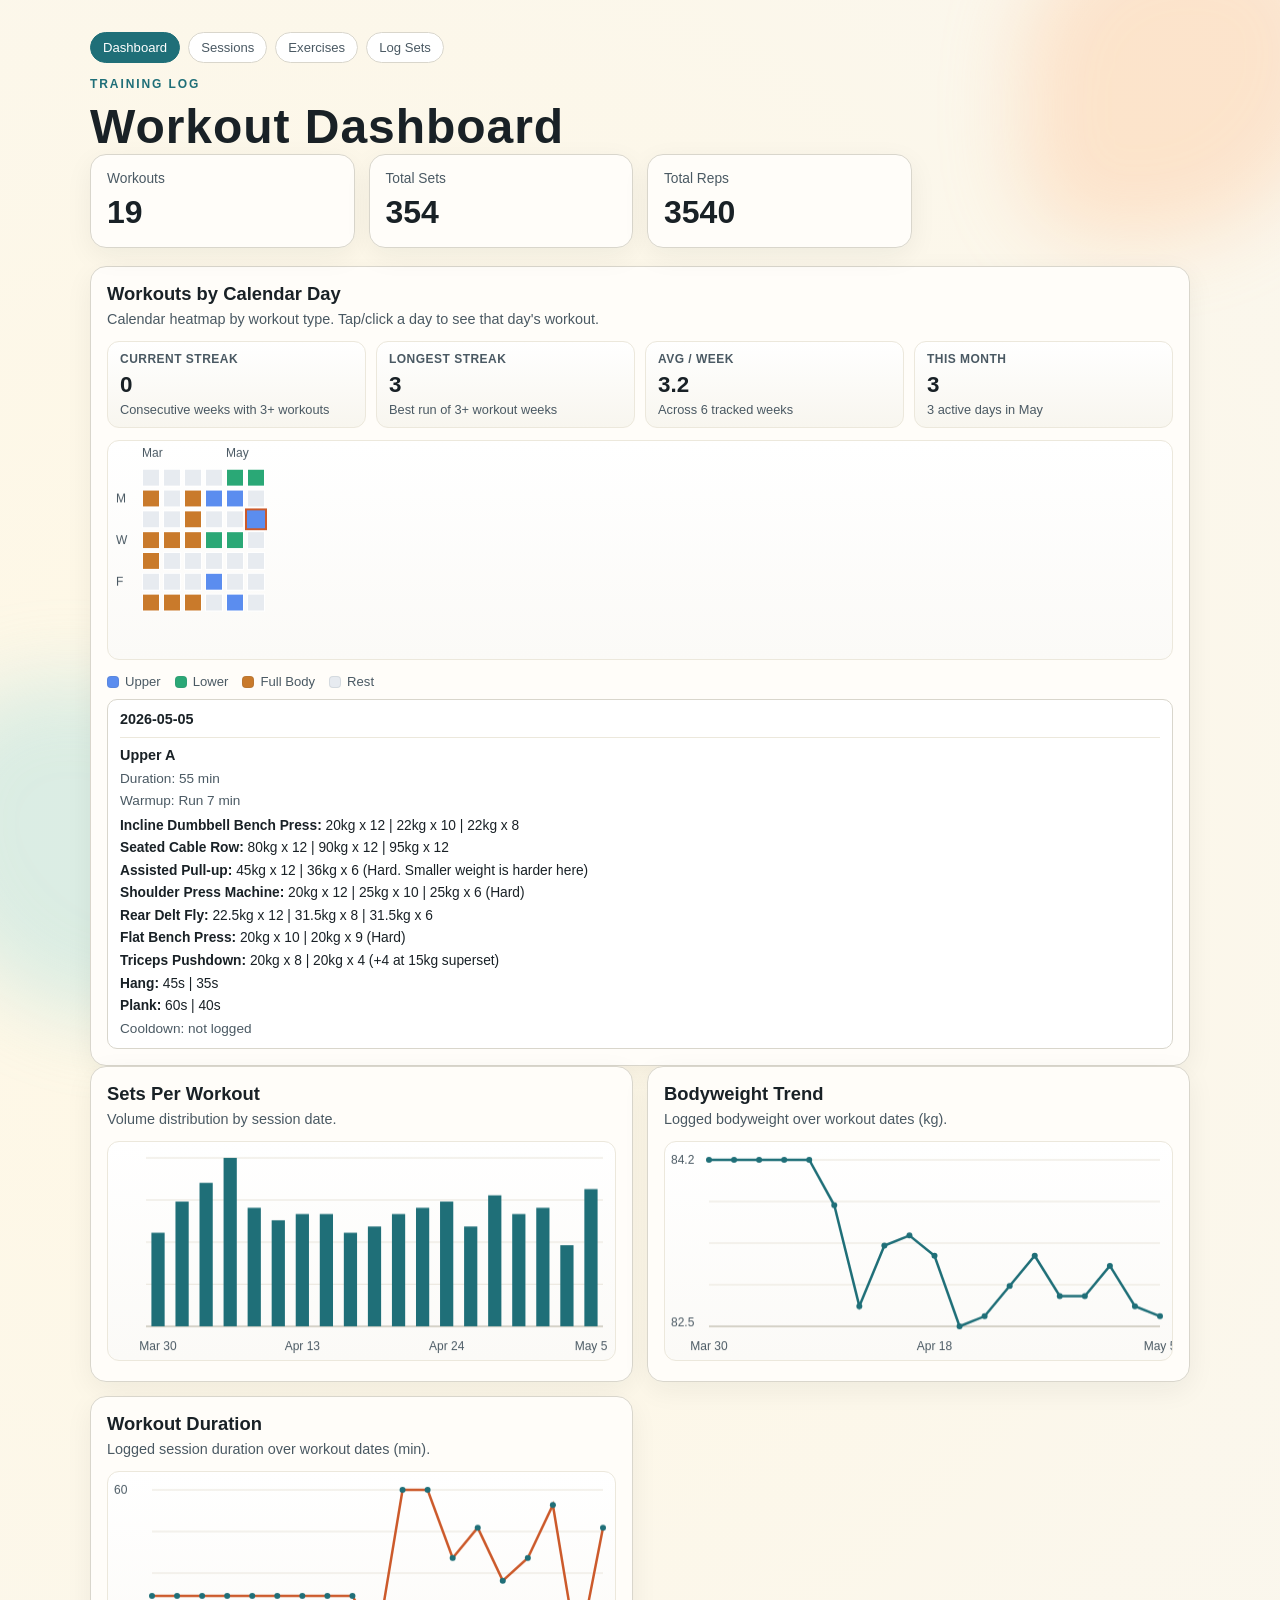
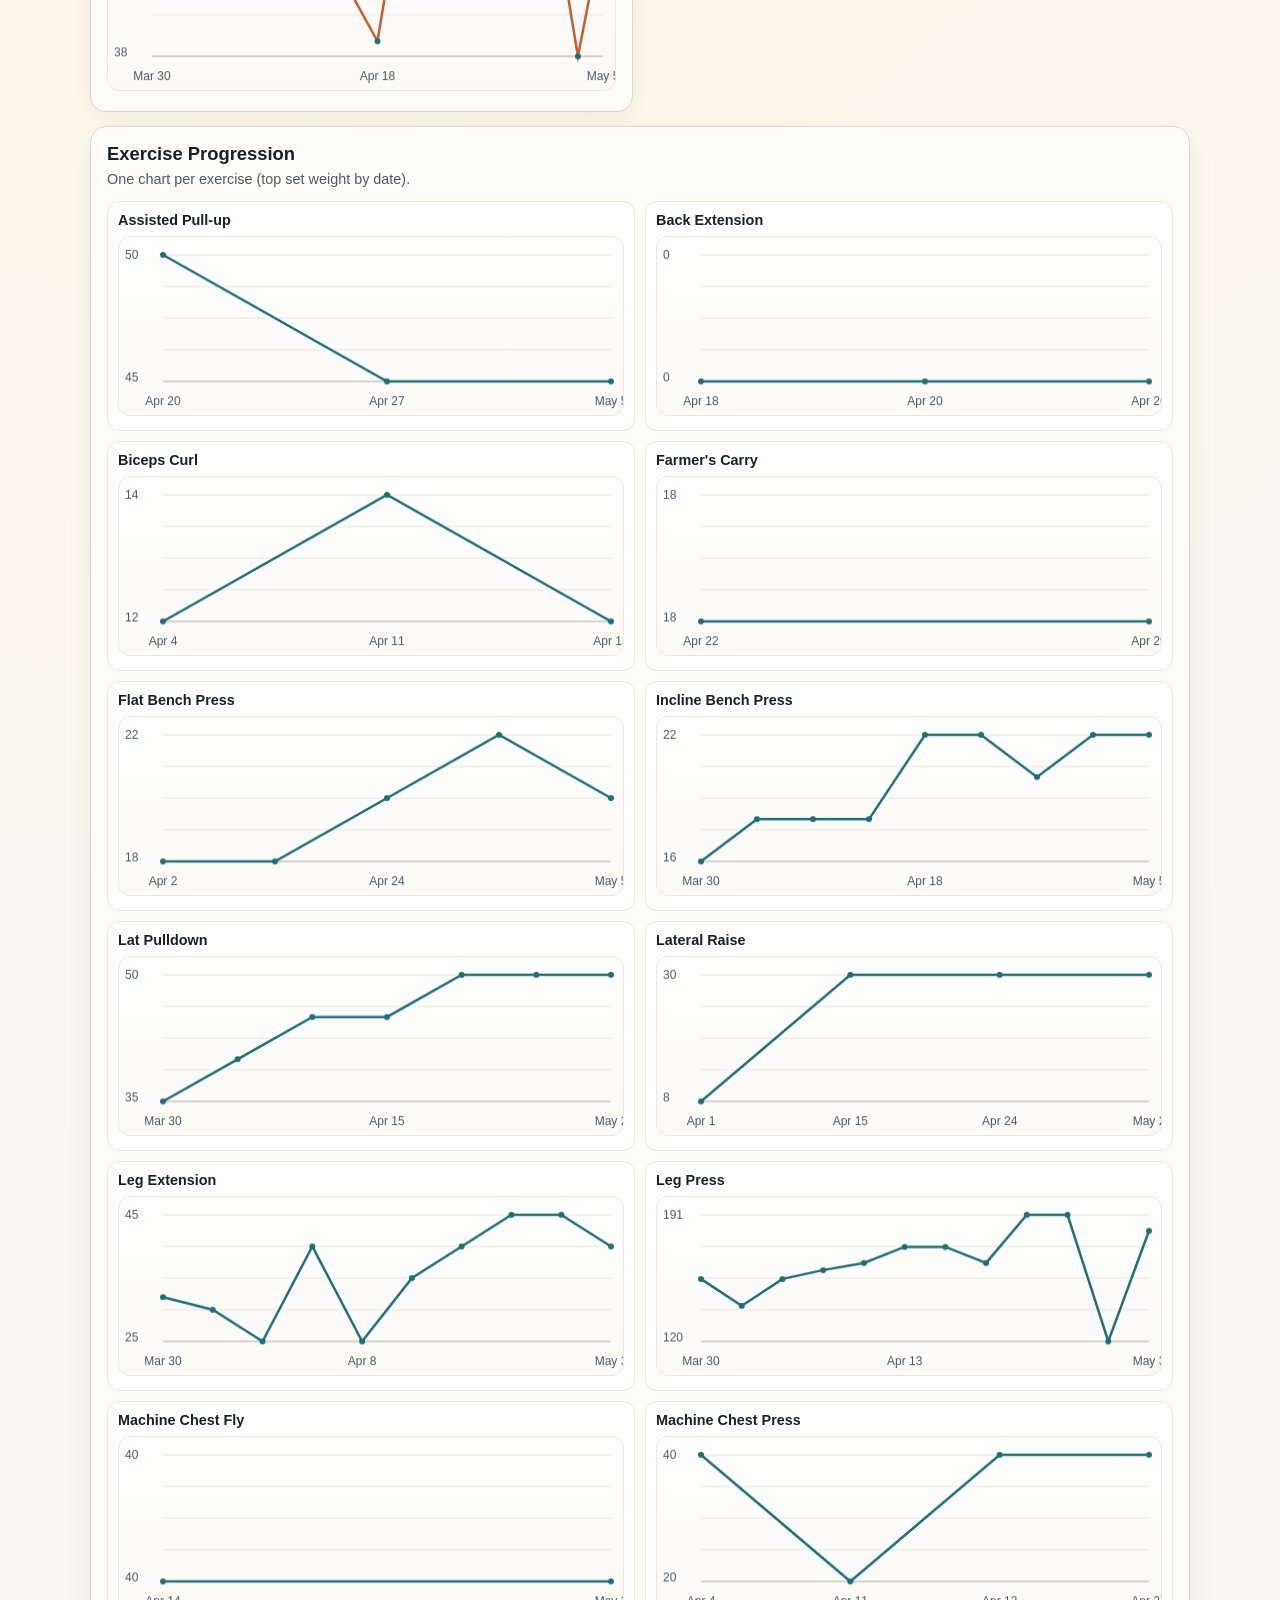
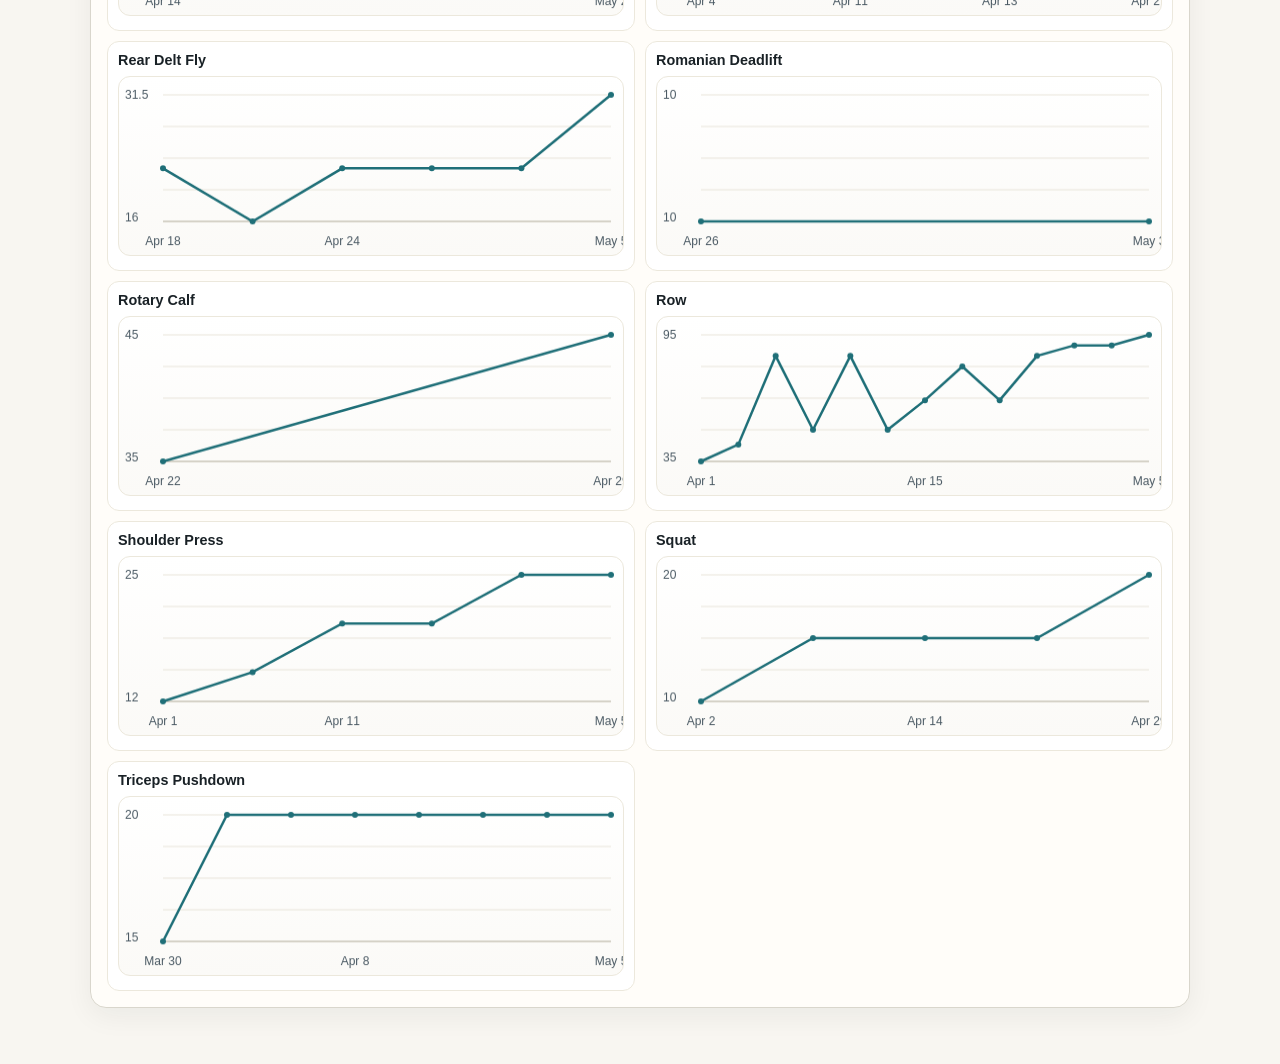
==== index.html @ fc6e1a2d "Sync flat bench rename and refresh cached assets" ====
<!doctype html>
<html lang="en">
  <head>
    <meta charset="UTF-8" />
    <meta name="viewport" content="width=device-width, initial-scale=1.0" />
    <title>Workout Dashboard</title>
    <link rel="icon" href="./favicon.svg" type="image/svg+xml" />
    <link rel="stylesheet" href="styles.css?v=20260505a" />
  </head>
  <body>
    <div class="bg-shape bg-shape-a"></div>
    <div class="bg-shape bg-shape-b"></div>

    <main class="container">
      <nav class="top-nav">
        <a class="top-nav-link is-active" href="./index.html">Dashboard</a>
        <a class="top-nav-link" href="./sessions.html">Sessions</a>
        <a class="top-nav-link" href="./exercises.html">Exercises</a>
        <a class="top-nav-link" href="./logger.html">Log Sets</a>
      </nav>
      <header class="hero">
        <p class="eyebrow">Training Log</p>
        <h1>Workout Dashboard</h1>
      </header>

      <section class="kpi-grid" aria-label="Key metrics">
        <article class="kpi-card">
          <p class="kpi-label">Workouts</p>
          <p id="kpi-workouts" class="kpi-value">-</p>
        </article>
        <article class="kpi-card">
          <p class="kpi-label">Total Sets</p>
          <p id="kpi-sets" class="kpi-value">-</p>
        </article>
        <article class="kpi-card">
          <p class="kpi-label">Total Reps</p>
          <p id="kpi-reps" class="kpi-value">-</p>
        </article>
      </section>

      <section class="panel">
        <h2>Workouts by Calendar Day</h2>
        <p class="panel-note">Calendar heatmap by workout type. Tap/click a day to see that day's workout.</p>
        <div id="activity-summary" class="activity-summary" aria-label="Training summary"></div>
        <canvas id="calendar-chart" height="220"></canvas>
        <div id="calendar-legend" class="calendar-legend" aria-label="Workout type legend"></div>
        <div id="calendar-day-detail" class="calendar-day-detail"></div>
      </section>

      <section class="panel-grid">
        <article class="panel">
          <h2>Sets Per Workout</h2>
          <p class="panel-note">Volume distribution by session date.</p>
          <canvas id="sets-chart" height="220"></canvas>
        </article>

        <article class="panel">
          <h2>Bodyweight Trend</h2>
          <p class="panel-note">Logged bodyweight over workout dates (kg).</p>
          <canvas id="bodyweight-chart" height="220"></canvas>
        </article>

        <article class="panel">
          <h2>Workout Duration</h2>
          <p class="panel-note">Logged session duration over workout dates (min).</p>
          <canvas id="duration-chart" height="220"></canvas>
        </article>

        <article class="panel panel-wide">
          <h2>Exercise Progression</h2>
          <p class="panel-note">One chart per exercise (top set weight by date).</p>
          <div id="exercise-charts" class="exercise-charts"></div>
        </article>
      </section>

    </main>

    <script src="app.js?v=20260505a"></script>
  </body>
</html>
---- styles.css ----
:root {
  --bg: #f8f6f1;
  --ink: #192126;
  --ink-soft: #4a5963;
  --card: #fffdf8;
  --line: #d9d6cc;
  --accent: #cc5a2b;
  --accent-2: #1f6f78;
  --accent-3: #e7b10a;
}

* {
  box-sizing: border-box;
}

body {
  margin: 0;
  color: var(--ink);
  background: radial-gradient(circle at 20% 20%, #fff8e5 0%, var(--bg) 55%),
    linear-gradient(180deg, #fdfbf6 0%, #f5f2ea 100%);
  font-family: "Avenir Next", "Trebuchet MS", "Gill Sans", sans-serif;
}

.bg-shape {
  position: fixed;
  z-index: -1;
  filter: blur(40px);
  opacity: 0.35;
}

.bg-shape-a {
  width: 320px;
  height: 320px;
  border-radius: 55% 45% 70% 30%;
  background: #ffc08f;
  top: -80px;
  right: -60px;
}

.bg-shape-b {
  width: 340px;
  height: 340px;
  border-radius: 42% 58% 35% 65%;
  background: #9ad9de;
  bottom: -120px;
  left: -80px;
}

.container {
  width: min(1100px, 92vw);
  margin: 32px auto 56px;
}

.top-nav {
  display: flex;
  gap: 8px;
  margin-bottom: 14px;
}

.top-nav-link {
  text-decoration: none;
  border: 1px solid var(--line);
  border-radius: 999px;
  padding: 7px 12px;
  font-size: 0.82rem;
  color: var(--ink-soft);
  background: #fff;
}

.top-nav-link.is-active {
  color: #fff;
  background: var(--accent-2);
  border-color: var(--accent-2);
}

.hero h1 {
  margin: 0;
  font-size: clamp(2rem, 4vw, 3rem);
  letter-spacing: 0.02em;
}

.eyebrow {
  margin: 0 0 8px;
  text-transform: uppercase;
  letter-spacing: 0.16em;
  color: var(--accent-2);
  font-size: 0.75rem;
  font-weight: 700;
}

.subtitle {
  margin: 8px 0 24px;
  color: var(--ink-soft);
}

.kpi-grid {
  display: grid;
  grid-template-columns: repeat(4, minmax(0, 1fr));
  gap: 14px;
  margin-bottom: 18px;
}

.kpi-card,
.panel {
  background: color-mix(in oklab, var(--card) 90%, white 10%);
  border: 1px solid var(--line);
  border-radius: 16px;
  padding: 16px;
  box-shadow: 0 8px 28px rgba(25, 33, 38, 0.06);
}

.kpi-label {
  margin: 0;
  font-size: 0.86rem;
  color: var(--ink-soft);
}

.kpi-value {
  margin: 8px 0 0;
  font-size: clamp(1.4rem, 2.6vw, 2rem);
  font-weight: 700;
}

.panel-grid {
  display: grid;
  grid-template-columns: 1fr 1fr;
  gap: 14px;
}

.panel-wide {
  grid-column: 1 / -1;
}

.panel h2 {
  margin: 0;
  font-size: 1.15rem;
}

.panel-note {
  margin: 6px 0 14px;
  color: var(--ink-soft);
  font-size: 0.9rem;
}

.panel-head {
  display: flex;
  align-items: flex-end;
  justify-content: space-between;
  gap: 12px;
}

.select-wrap {
  display: inline-flex;
  flex-direction: column;
  gap: 6px;
  font-size: 0.8rem;
  color: var(--ink-soft);
}

select {
  min-width: 220px;
  border: 1px solid var(--line);
  background: #fff;
  padding: 8px 10px;
  border-radius: 10px;
  color: var(--ink);
  font: inherit;
}

canvas {
  width: 100%;
  border-radius: 12px;
  background: linear-gradient(180deg, #ffffff 0%, #fbfaf7 100%);
  border: 1px solid #ece8dc;
}

.session-list {
  display: grid;
  grid-template-columns: repeat(2, minmax(0, 1fr));
  gap: 10px;
}

.session-item {
  border: 1px solid var(--line);
  border-radius: 10px;
  padding: 10px;
  background: #fff;
}

.session-title {
  margin: 0;
  font-weight: 700;
  font-size: 0.95rem;
}

.session-meta,
.session-notes {
  margin: 4px 0 0;
  font-size: 0.84rem;
  color: var(--ink-soft);
}

.session-workout {
  margin-top: 8px;
  padding-top: 8px;
  border-top: 1px solid #ece8dc;
}

.session-exercise {
  margin: 5px 0 0;
  font-size: 0.84rem;
  color: var(--ink);
  line-height: 1.35;
}

.calendar-day-detail {
  margin-top: 10px;
  padding: 10px 12px;
  border: 1px solid var(--line);
  border-radius: 10px;
  background: #fff;
  font-size: 0.9rem;
  color: var(--ink);
  line-height: 1.35;
}

.activity-summary {
  display: grid;
  grid-template-columns: repeat(4, minmax(0, 1fr));
  gap: 10px;
  margin: 10px 0 12px;
}

.activity-stat {
  border: 1px solid #ece8dc;
  border-radius: 12px;
  background: linear-gradient(180deg, #ffffff 0%, #f8f6ef 100%);
  padding: 10px 12px;
}

.activity-stat-label {
  margin: 0;
  font-size: 0.75rem;
  font-weight: 700;
  letter-spacing: 0.04em;
  text-transform: uppercase;
  color: var(--ink-soft);
}

.activity-stat-value {
  margin: 6px 0 0;
  font-size: 1.4rem;
  font-weight: 700;
  color: var(--ink);
}

.activity-stat-note {
  margin: 4px 0 0;
  font-size: 0.8rem;
  color: var(--ink-soft);
}

.calendar-legend {
  display: flex;
  flex-wrap: wrap;
  gap: 8px 14px;
  margin-top: 10px;
  font-size: 0.82rem;
  color: var(--ink-soft);
}

.calendar-legend-item {
  display: inline-flex;
  align-items: center;
  gap: 6px;
}

.calendar-legend-swatch {
  width: 12px;
  height: 12px;
  border-radius: 4px;
  border: 1px solid rgba(74, 89, 99, 0.12);
}

.calendar-detail-workout {
  margin-top: 8px;
  padding-top: 8px;
  border-top: 1px solid #ece8dc;
}

.calendar-detail-meta {
  margin-top: 4px;
  color: var(--ink-soft);
  font-size: 0.85rem;
}

.calendar-detail-list {
  margin-top: 6px;
}

.calendar-detail-ex {
  margin-top: 4px;
  font-size: 0.86rem;
}

@media (max-width: 820px) {
  .activity-summary {
    grid-template-columns: repeat(2, minmax(0, 1fr));
  }
}

.week-overview,
.next-plan {
  display: grid;
  gap: 8px;
}

.week-overview-item,
.next-plan-item {
  border: 1px solid #ece8dc;
  border-radius: 10px;
  background: #fff;
  padding: 8px 10px;
  font-size: 0.9rem;
}

.next-plan-toggle {
  width: 100%;
  display: flex;
  align-items: flex-start;
  gap: 10px;
  text-align: left;
  color: inherit;
  font: inherit;
  cursor: pointer;
}

.next-plan-check {
  width: 24px;
  height: 24px;
  border-radius: 999px;
  border: 1px solid var(--line);
  background: #fff;
  color: #fff;
  display: inline-flex;
  align-items: center;
  justify-content: center;
  font-weight: 700;
  flex: 0 0 24px;
}

.week-overview-head {
  display: flex;
  align-items: center;
  justify-content: space-between;
  gap: 10px;
}

.week-overview-side {
  display: flex;
  flex-direction: column;
  align-items: flex-end;
  gap: 4px;
}

.week-overview-estimate {
  font-size: 0.8rem;
  color: var(--ink-soft);
}

.next-plan-head {
  font-size: 0.88rem;
  color: var(--ink-soft);
}

.next-plan-copy {
  min-width: 0;
}

.next-plan-toggle.is-done {
  background: color-mix(in oklab, #dff4e7 72%, white 28%);
  border-color: #9cccaf;
}

.next-plan-toggle.is-done .next-plan-check {
  border-color: #1f7a43;
  background: #1f7a43;
}

.next-plan-toggle.is-done .next-plan-name,
.next-plan-toggle.is-done .next-plan-target {
  opacity: 0.8;
}

.week-overview-item.is-next-workout {
  border-color: #8db5bb;
  background: color-mix(in oklab, #e8f6f7 72%, white 28%);
}

.next-plan-action {
  flex-shrink: 0;
  border: 1px solid #8db5bb;
  border-radius: 999px;
  background: #f2fbfc;
  color: #1f6f78;
  font: inherit;
  font-size: 0.78rem;
  font-weight: 700;
  padding: 6px 10px;
  cursor: pointer;
}

.next-plan-action.is-active {
  background: #1f6f78;
  border-color: #1f6f78;
  color: #fff;
  cursor: default;
}

.next-plan-name {
  font-weight: 700;
}

.next-plan-target {
  margin-top: 2px;
  color: var(--ink-soft);
  font-size: 0.84rem;
}

.exercise-charts {
  display: grid;
  grid-template-columns: repeat(2, minmax(0, 1fr));
  gap: 10px;
}

.exercise-library {
  display: grid;
  grid-template-columns: repeat(2, minmax(0, 1fr));
  gap: 14px;
}

.exercise-library-card {
  display: grid;
  grid-template-columns: 132px minmax(0, 1fr);
  gap: 14px;
  align-items: stretch;
  border: 1px solid #ece8dc;
  border-radius: 18px;
  overflow: hidden;
  background: linear-gradient(180deg, #fffdf9 0%, #f6f3eb 100%);
  box-shadow: 0 10px 24px rgba(25, 33, 38, 0.06);
}

.exercise-library-visual {
  position: relative;
  min-height: 172px;
  padding: 14px;
  display: flex;
  align-items: flex-end;
  justify-content: center;
  background: linear-gradient(180deg, rgba(255,255,255,0.8) 0%, rgba(255,255,255,0.22) 100%);
}

.exercise-demo-link {
  position: absolute;
  inset: 0;
  display: block;
  color: inherit;
  text-decoration: none;
}

.exercise-demo-image {
  width: 100%;
  height: 100%;
  object-fit: cover;
  display: block;
}

.exercise-demo-badge {
  position: absolute;
  left: 12px;
  bottom: 12px;
  display: inline-flex;
  align-items: center;
  border-radius: 999px;
  padding: 6px 10px;
  background: rgba(25, 33, 38, 0.72);
  color: #fff;
  font-size: 0.75rem;
  font-weight: 700;
  letter-spacing: 0.04em;
  text-transform: uppercase;
}

.exercise-library-card[data-group="chest"] .exercise-library-visual {
  background: radial-gradient(circle at 30% 25%, #ffd7c4 0%, #f7b48c 45%, #e48a59 100%);
}

.exercise-library-card[data-group="back"] .exercise-library-visual {
  background: radial-gradient(circle at 30% 25%, #c5edf0 0%, #87d0d8 45%, #468f99 100%);
}

.exercise-library-card[data-group="legs"] .exercise-library-visual {
  background: radial-gradient(circle at 30% 25%, #d8f1cf 0%, #9fd38b 45%, #5f9860 100%);
}

.exercise-library-card[data-group="shoulders"] .exercise-library-visual {
  background: radial-gradient(circle at 30% 25%, #f5d8ff 0%, #c9a4ef 45%, #8a67bc 100%);
}

.exercise-library-card[data-group="arms"] .exercise-library-visual {
  background: radial-gradient(circle at 30% 25%, #ffe3b8 0%, #f0bf6f 45%, #bd8743 100%);
}

.exercise-library-card[data-group="core"] .exercise-library-visual {
  background: radial-gradient(circle at 30% 25%, #ffeab8 0%, #e7cf67 45%, #b1972d 100%);
}

.exercise-library-card[data-group="other"] .exercise-library-visual {
  background: radial-gradient(circle at 30% 25%, #e4e9ef 0%, #b7c0cc 45%, #7c8897 100%);
}

.exercise-avatar {
  width: 78px;
  height: 78px;
  border-radius: 24px;
  background: rgba(255, 255, 255, 0.88);
  border: 1px solid rgba(255, 255, 255, 0.55);
  display: flex;
  align-items: center;
  justify-content: center;
  font-size: 1.45rem;
  font-weight: 800;
  letter-spacing: 0.08em;
  color: #243039;
  backdrop-filter: blur(6px);
  box-shadow: 0 10px 20px rgba(25, 33, 38, 0.12);
}

.exercise-stripes {
  position: absolute;
  inset: 14px;
  display: flex;
  align-items: flex-start;
  justify-content: space-between;
  pointer-events: none;
}

.exercise-stripes span {
  width: 18px;
  height: 78px;
  border-radius: 999px;
  background: rgba(255, 255, 255, 0.22);
}

.exercise-stripes span:nth-child(2) {
  height: 54px;
  margin-top: 26px;
}

.exercise-stripes span:nth-child(3) {
  height: 96px;
  margin-top: 8px;
}

.exercise-library-body {
  padding: 14px 16px 14px 0;
  min-width: 0;
}

.exercise-library-head {
  display: flex;
  align-items: flex-start;
  justify-content: space-between;
  gap: 10px;
}

.exercise-library-meta {
  margin-top: 8px;
}

.exercise-library-name {
  margin: 0;
  font-size: 1rem;
  font-weight: 700;
}

.exercise-library-alias {
  margin: 6px 0 0;
  color: var(--ink-soft);
  font-size: 0.82rem;
  line-height: 1.35;
}

.exercise-category-badge {
  display: inline-flex;
  align-items: center;
  white-space: nowrap;
  border-radius: 999px;
  padding: 6px 10px;
  background: rgba(255, 255, 255, 0.88);
  border: 1px solid #ece8dc;
  color: var(--ink-soft);
  font-size: 0.76rem;
  font-weight: 700;
  letter-spacing: 0.04em;
  text-transform: uppercase;
}

.exercise-demo-source {
  color: var(--accent-2);
  font-size: 0.8rem;
  font-weight: 700;
  text-decoration: none;
}

.exercise-demo-source.is-muted {
  color: var(--ink-soft);
  font-weight: 600;
}

.exercise-library-stats {
  display: grid;
  grid-template-columns: repeat(3, minmax(0, 1fr));
  gap: 8px;
  margin-top: 12px;
}

.exercise-stat {
  border: 1px solid #ece8dc;
  border-radius: 12px;
  padding: 10px;
  background: rgba(255, 255, 255, 0.72);
}

.exercise-stat-label {
  display: block;
  margin-bottom: 6px;
  color: var(--ink-soft);
  font-size: 0.74rem;
  text-transform: uppercase;
  letter-spacing: 0.04em;
}

.exercise-library-notes {
  display: flex;
  flex-wrap: wrap;
  gap: 8px;
  margin-top: 12px;
}

.exercise-library-notes span {
  display: inline-flex;
  align-items: center;
  border-radius: 999px;
  padding: 6px 10px;
  background: #fff;
  border: 1px solid #ece8dc;
  color: var(--ink-soft);
  font-size: 0.8rem;
}

.exercise-library-empty {
  border: 1px dashed var(--line);
  border-radius: 14px;
  padding: 18px;
  background: rgba(255, 255, 255, 0.6);
  color: var(--ink-soft);
}

.exercise-card {
  border: 1px solid #ece8dc;
  border-radius: 12px;
  background: #fff;
  padding: 10px;
}

.exercise-card-title {
  margin: 0 0 8px;
  font-size: 0.9rem;
  font-weight: 700;
}

.exercise-card canvas {
  height: 180px;
}

.live-session-grid {
  display: grid;
  grid-template-columns: repeat(3, minmax(0, 220px));
  gap: 10px;
  margin-bottom: 12px;
}

.live-grid {
  display: grid;
  grid-template-columns: repeat(4, minmax(0, 1fr));
  gap: 10px;
  align-items: end;
}

.live-field {
  display: grid;
  gap: 5px;
  font-size: 0.82rem;
  color: var(--ink-soft);
}

[hidden] {
  display: none !important;
}

.live-field input,
.live-field select {
  border: 1px solid var(--line);
  background: #fff;
  border-radius: 10px;
  padding: 10px 12px;
  font: inherit;
  color: var(--ink);
}

.live-actions {
  display: flex;
  flex-wrap: wrap;
  gap: 8px;
}

.live-actions-top {
  margin-bottom: 10px;
}

.live-btn {
  border: 0;
  border-radius: 10px;
  background: var(--accent-2);
  color: #fff;
  padding: 10px 12px;
  font: inherit;
  font-weight: 700;
}

.live-advanced {
  margin-top: 8px;
  border: 1px solid #ece8dc;
  border-radius: 10px;
  background: #fff;
  padding: 8px 10px;
}

.live-advanced > summary {
  cursor: pointer;
  font-size: 0.84rem;
  font-weight: 700;
  color: var(--ink);
}

.live-advanced-actions {
  margin-top: 8px;
  display: flex;
  flex-wrap: wrap;
  gap: 8px;
}

.live-btn-start {
  background: #1f7a43;
}

.live-btn-end {
  background: #b03a2e;
}

.live-btn-muted {
  background: #8a948d;
}

.live-btn-accent {
  background: var(--accent);
}

.live-btn-dark {
  background: #1e2a32;
}

.live-btn-plus {
  min-width: 56px;
  min-height: 56px;
  padding: 0;
  font-size: 2rem;
  line-height: 1;
  background: var(--accent);
}

.live-btn-minus {
  min-width: 56px;
  min-height: 56px;
  padding: 0;
  font-size: 2rem;
  line-height: 1;
  background: #8a948d;
}

.live-status {
  margin-top: 10px;
  font-size: 0.84rem;
  color: var(--ink-soft);
}

.live-estimate {
  margin-top: 4px;
  font-size: 0.84rem;
  color: var(--ink);
}

.live-feedback {
  margin-top: 4px;
  font-size: 0.82rem;
  color: var(--accent-2);
  min-height: 1.1em;
}

.rest-timer {
  margin-top: 8px;
  border: 1px solid #ece8dc;
  border-radius: 10px;
  background: #fff;
  padding: 8px 10px;
}

.rest-timer-head {
  font-weight: 700;
  color: var(--ink);
  font-size: 0.84rem;
}

.rest-timer-row {
  margin-top: 6px;
  display: flex;
  flex-wrap: wrap;
  gap: 6px;
}

.rest-btn {
  border: 0;
  border-radius: 8px;
  background: #355c7d;
  color: #fff;
  padding: 6px 10px;
  font-size: 0.8rem;
  font-weight: 700;
}

.rest-btn-stop {
  background: #7a3b3b;
}

.rest-display {
  margin-top: 8px;
  font: 700 1rem/1.2 "Menlo", "Consolas", monospace;
  color: var(--ink);
}

.live-ex-history {
  margin-top: 8px;
  padding: 8px 10px;
  border: 1px solid #ece8dc;
  border-radius: 10px;
  background: #fff;
  font-size: 0.84rem;
  color: var(--ink-soft);
  line-height: 1.35;
}

.live-ex-history-title {
  margin: 0 0 4px;
  color: var(--ink);
  font-weight: 700;
}

.live-ex-history-row {
  margin: 3px 0 0;
}

.live-list {
  margin-top: 10px;
  display: grid;
  gap: 8px;
}

.live-item {
  border: 1px solid #ece8dc;
  border-radius: 10px;
  background: #fff;
  padding: 8px 10px;
  font-size: 0.9rem;
}

.live-item-name {
  font-weight: 700;
}

.live-item-sets {
  margin-top: 4px;
  font-size: 0.84rem;
  color: var(--ink-soft);
}

.live-yaml-output {
  width: 100%;
  min-height: 180px;
  border: 1px solid var(--line);
  border-radius: 10px;
  background: #fff;
  color: var(--ink);
  font: 12px/1.4 "Menlo", "Consolas", monospace;
  padding: 10px 12px;
  resize: vertical;
}

@media (max-width: 900px) {
  .kpi-grid {
    grid-template-columns: repeat(2, minmax(0, 1fr));
  }

  .panel-grid {
    grid-template-columns: 1fr;
  }

  .exercise-charts {
    grid-template-columns: 1fr;
  }

  .exercise-library {
    grid-template-columns: 1fr;
  }

  .live-grid {
    grid-template-columns: 1fr;
  }

  .live-session-grid {
    grid-template-columns: 1fr;
  }

  .next-plan-head {
    align-items: flex-start;
    flex-direction: column;
  }

  .live-actions {
    grid-column: 1 / -1;
  }

  .live-actions .live-btn,
  .live-advanced-actions .live-btn {
    width: 100%;
  }

  .session-list {
    grid-template-columns: 1fr;
  }

  select {
    min-width: 180px;
  }
}

@media (max-width: 720px) {
  .exercise-library-card {
    grid-template-columns: 1fr;
  }

  .exercise-library-body {
    padding: 0 14px 14px;
  }

  .exercise-library-visual {
    min-height: 116px;
    align-items: center;
  }

  .exercise-library-stats {
    grid-template-columns: 1fr;
  }
}
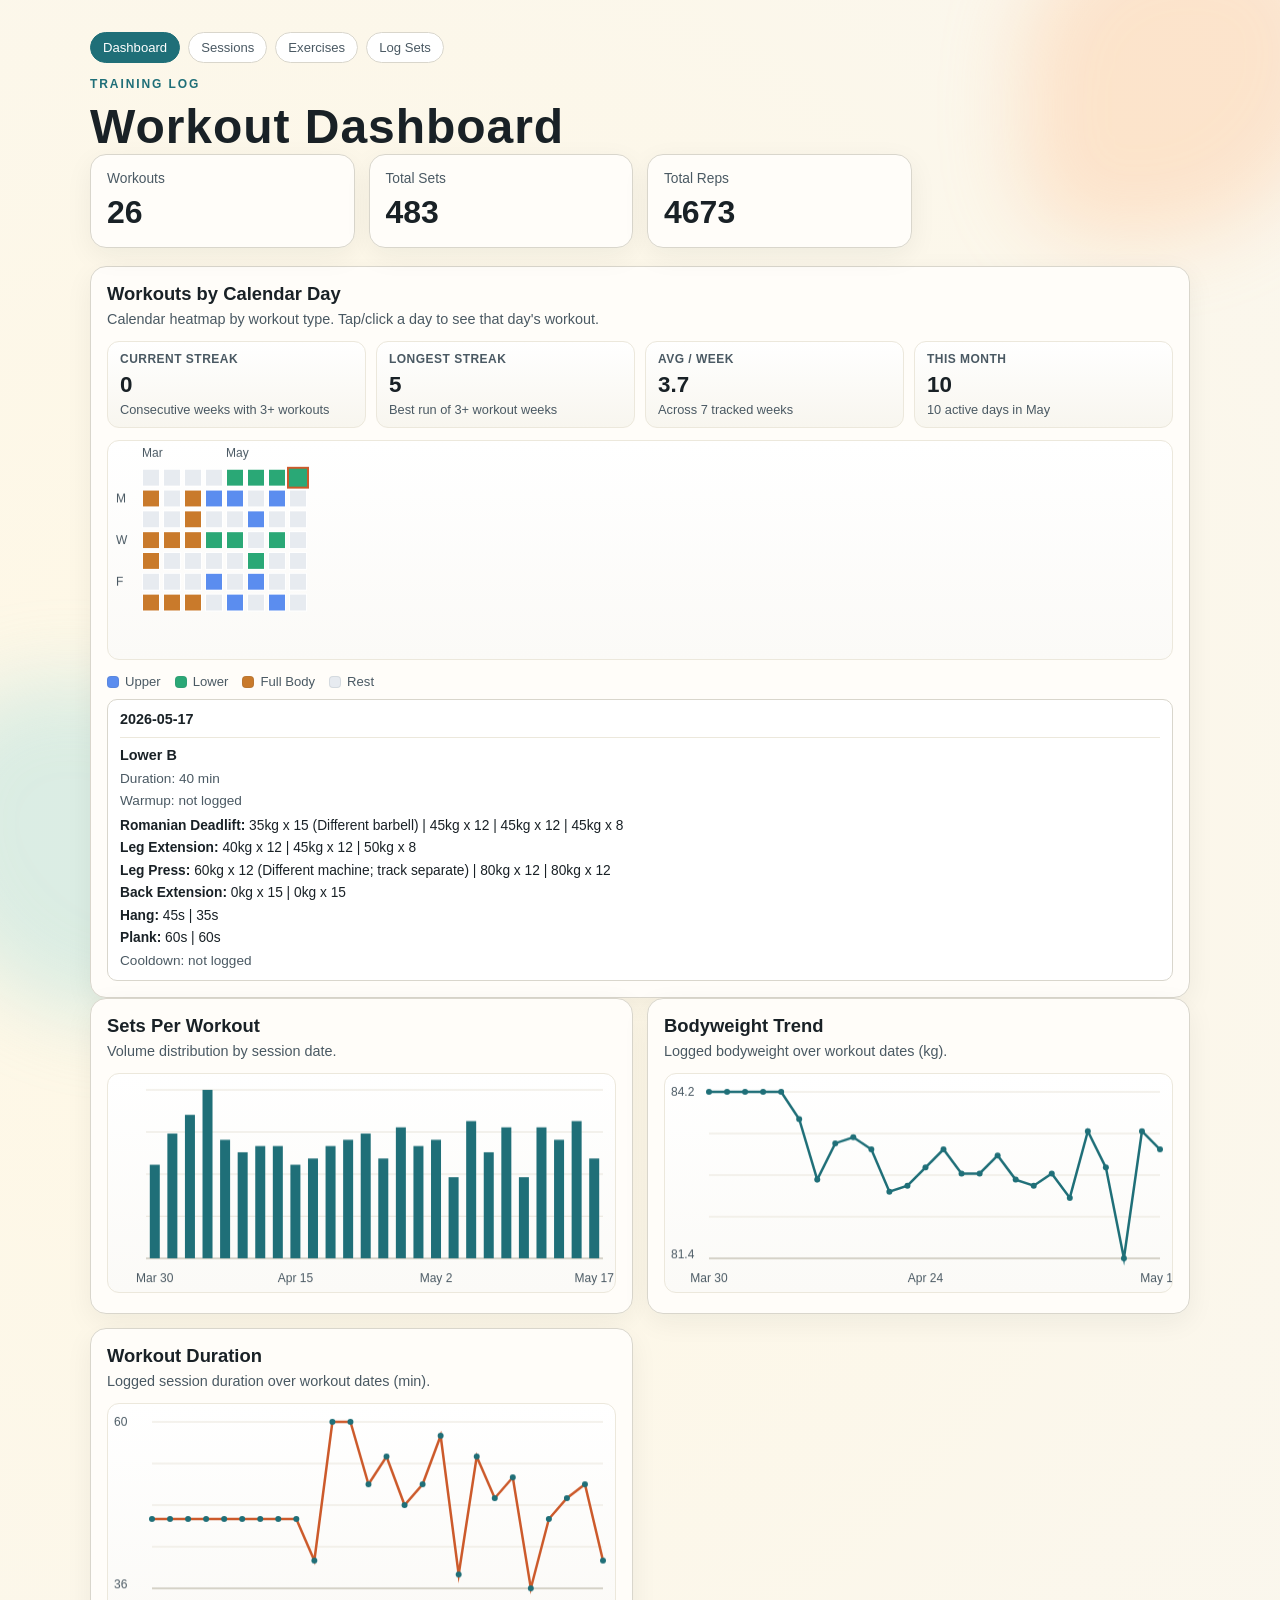
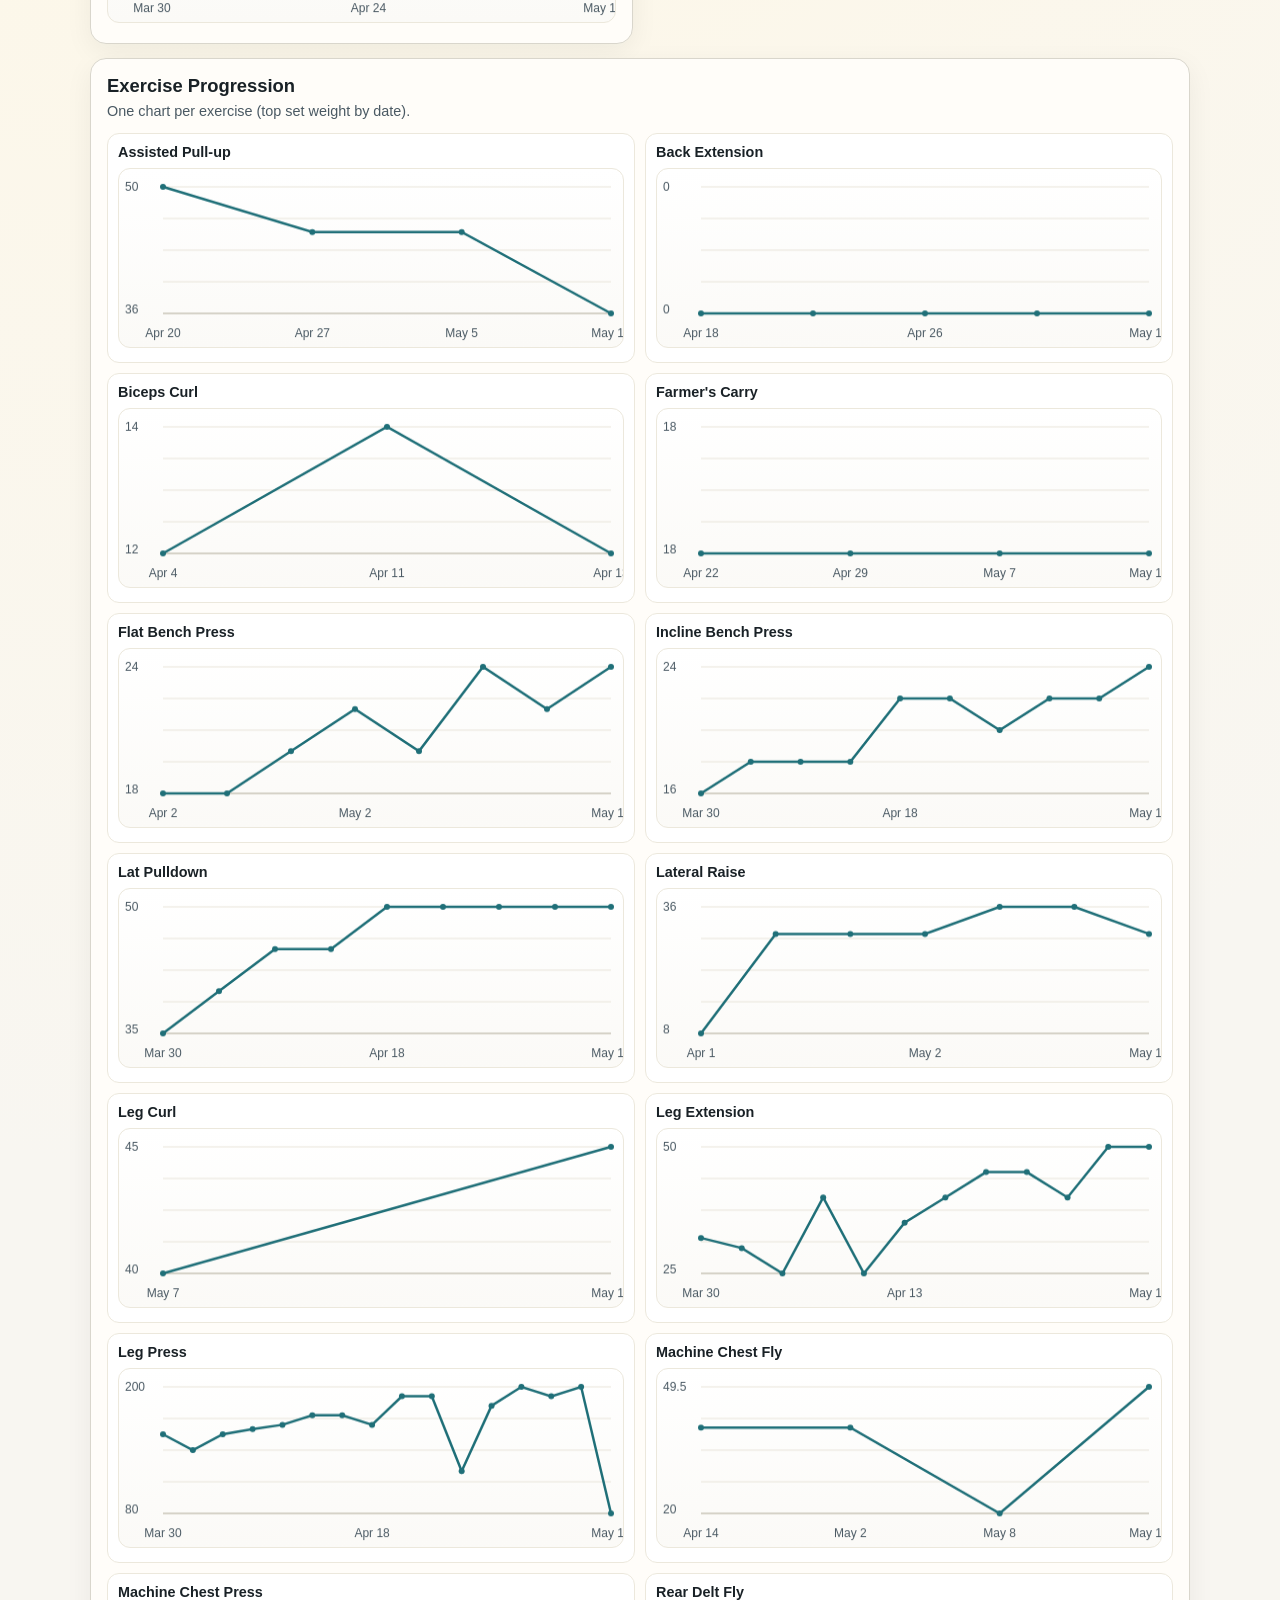
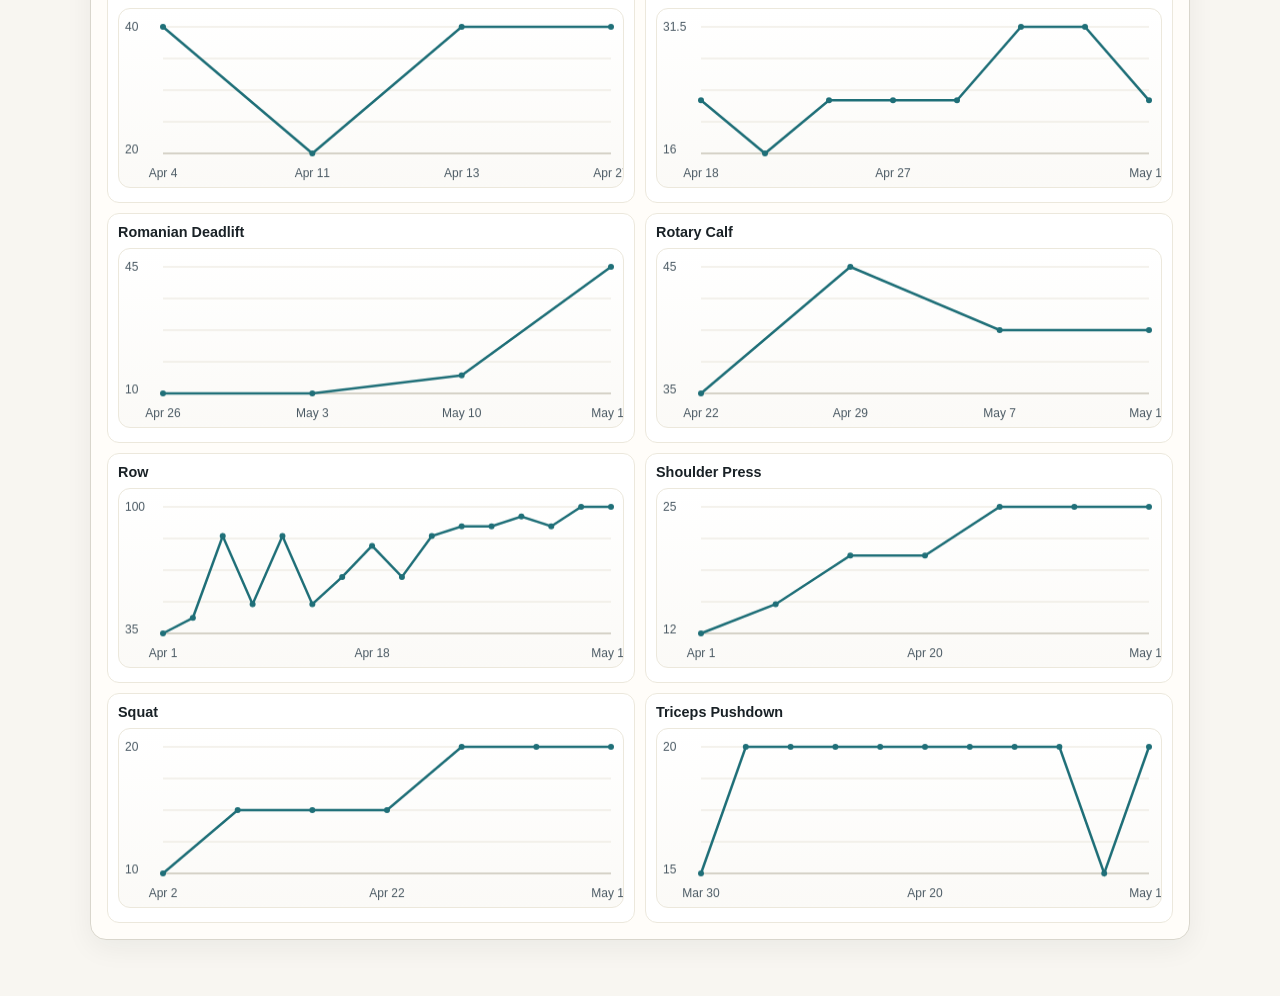
==== commit 9ad13891: "Show weekly plan version in logger" ====
--- a/index.html
+++ b/index.html
@@ -75,6 +75,6 @@
 
     </main>
 
-    <script src="app.js?v=20260505a"></script>
+    <script src="app.js?v=20260517a"></script>
   </body>
 </html>
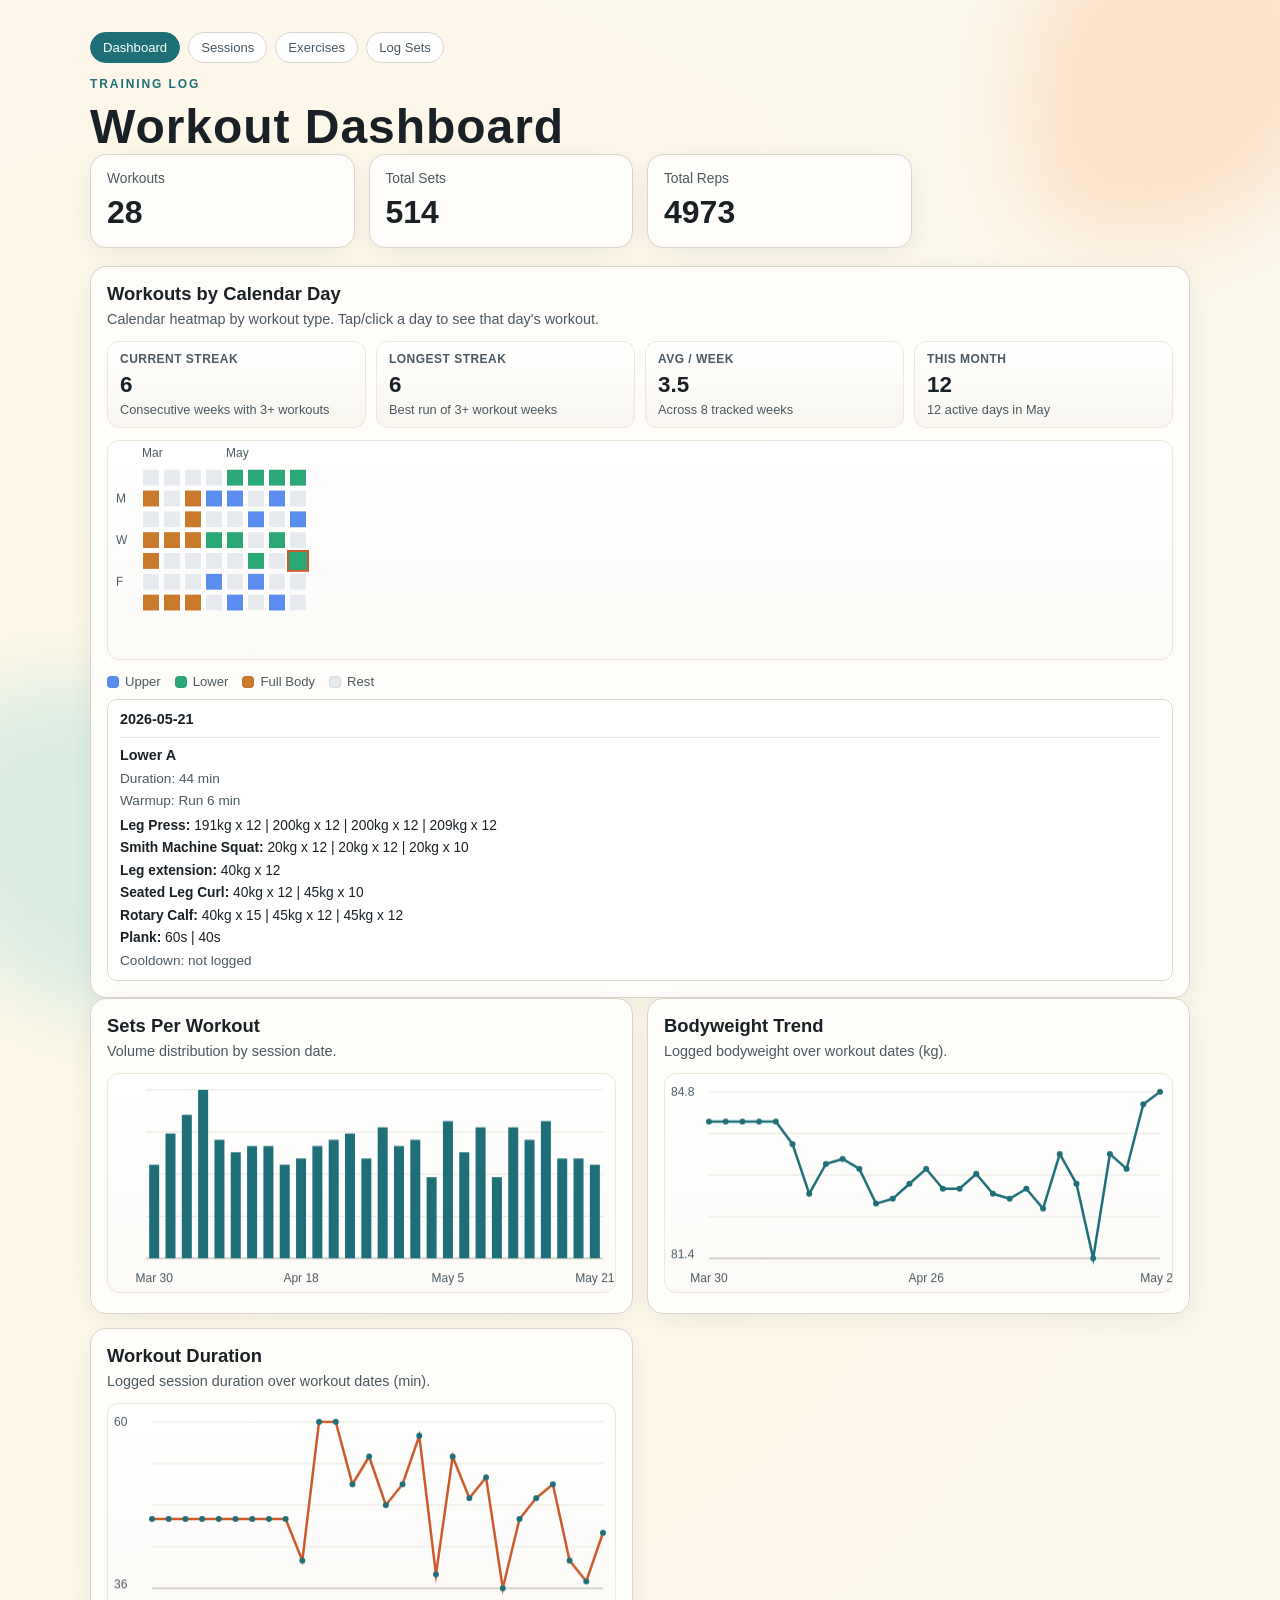
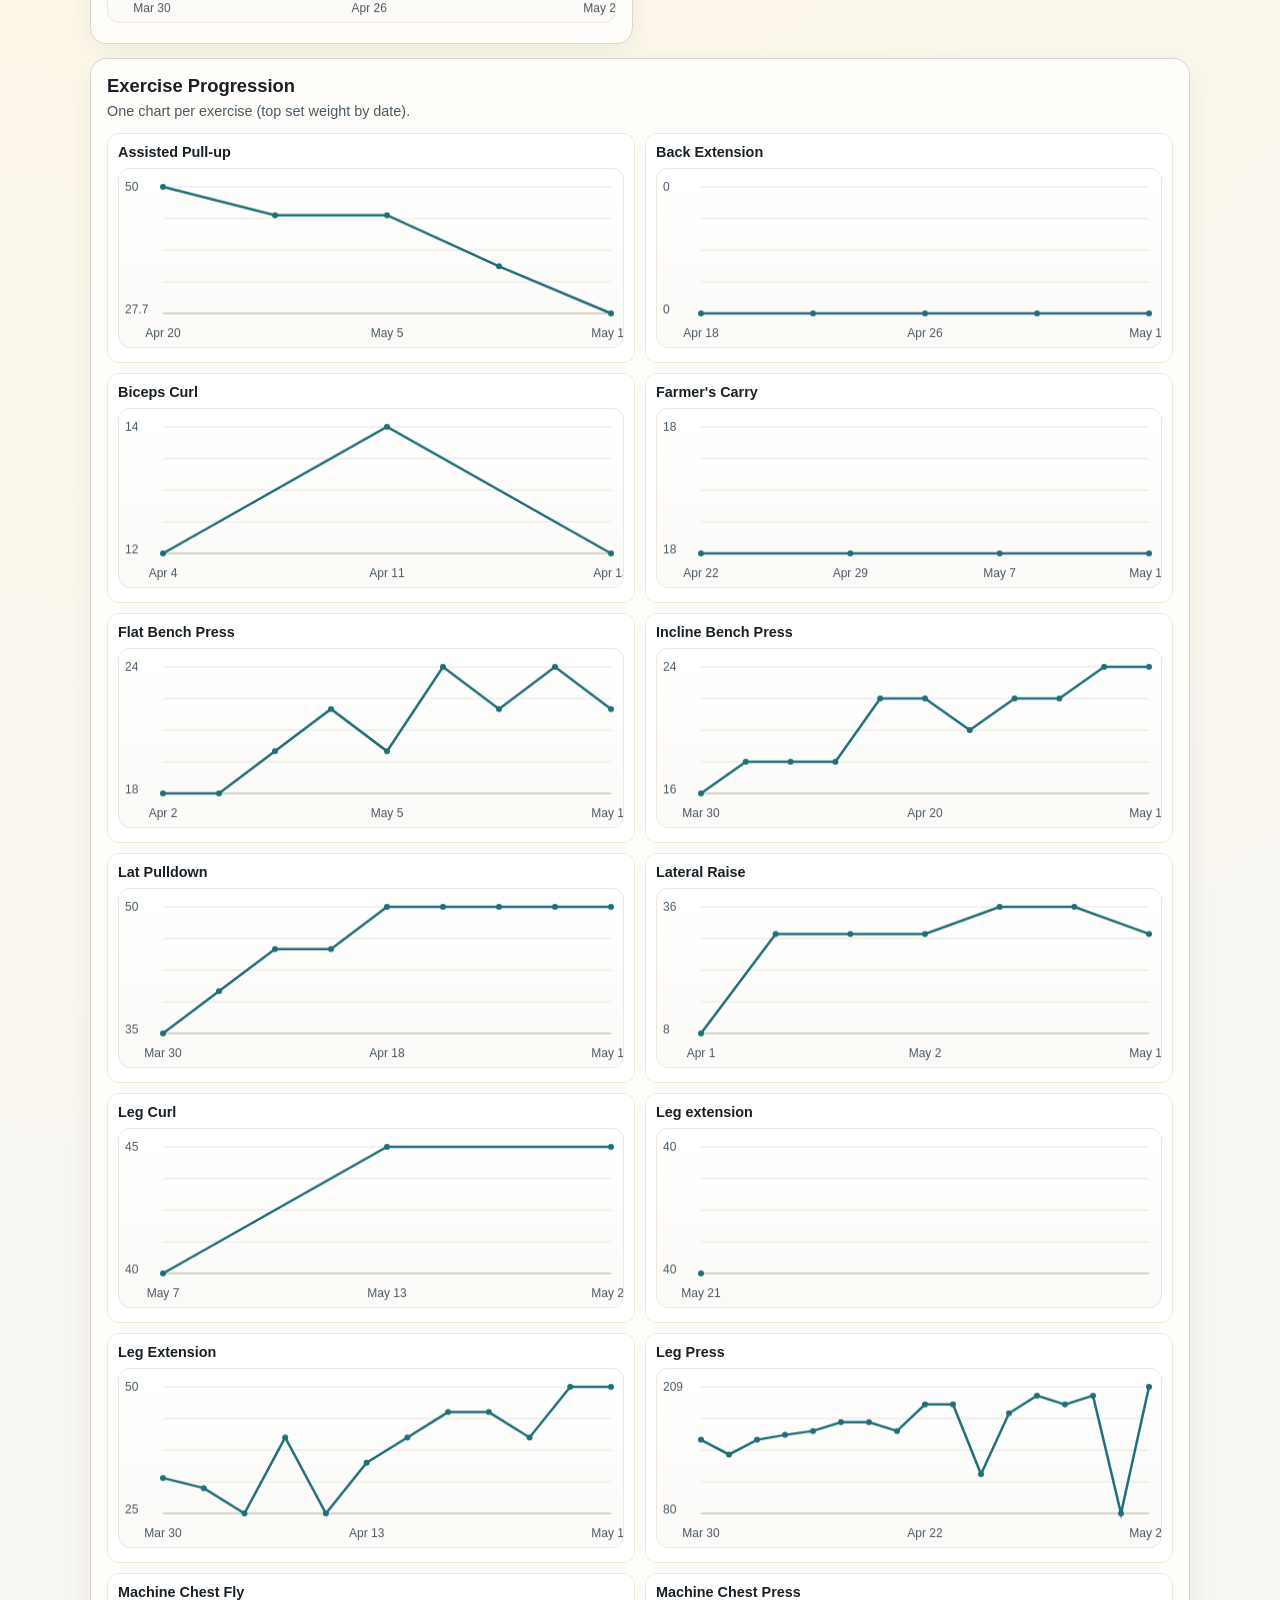
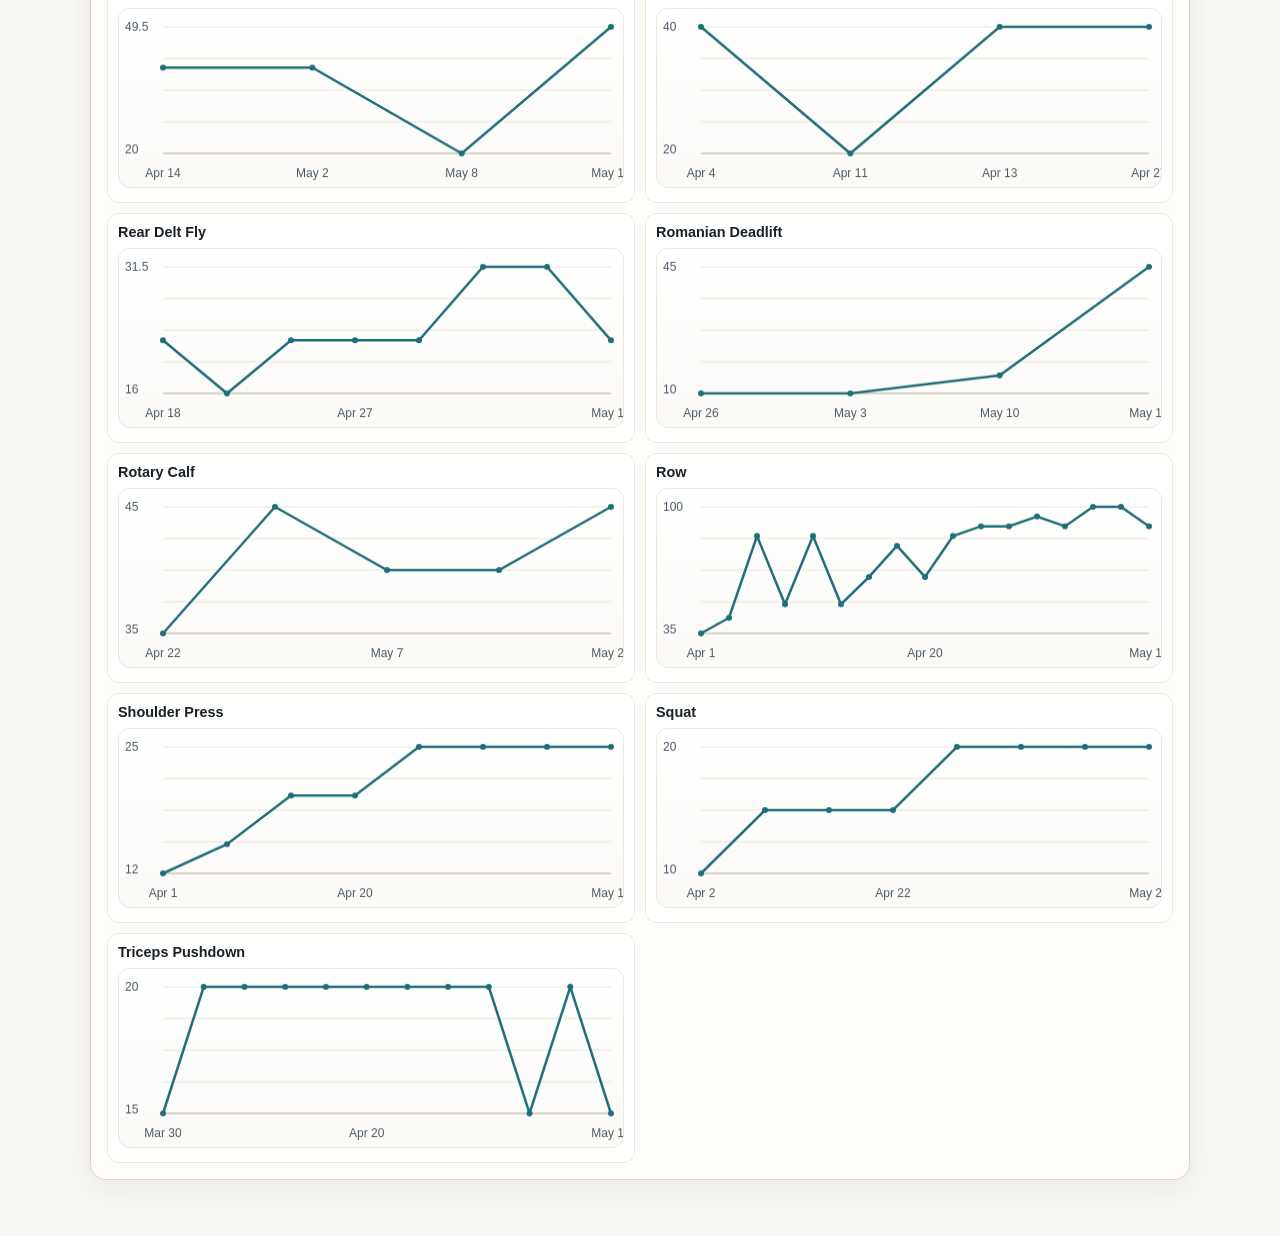
==== commit 2bbb0482: "Sync latest workout data and refresh cache" ====
--- a/index.html
+++ b/index.html
@@ -75,6 +75,6 @@
 
     </main>
 
-    <script src="app.js?v=20260517a"></script>
+    <script src="app.js?v=20260521a"></script>
   </body>
 </html>
--- a/styles.css
+++ b/styles.css
@@ -819,47 +819,6 @@
   min-height: 1.1em;
 }
 
-.rest-timer {
-  margin-top: 8px;
-  border: 1px solid #ece8dc;
-  border-radius: 10px;
-  background: #fff;
-  padding: 8px 10px;
-}
-
-.rest-timer-head {
-  font-weight: 700;
-  color: var(--ink);
-  font-size: 0.84rem;
-}
-
-.rest-timer-row {
-  margin-top: 6px;
-  display: flex;
-  flex-wrap: wrap;
-  gap: 6px;
-}
-
-.rest-btn {
-  border: 0;
-  border-radius: 8px;
-  background: #355c7d;
-  color: #fff;
-  padding: 6px 10px;
-  font-size: 0.8rem;
-  font-weight: 700;
-}
-
-.rest-btn-stop {
-  background: #7a3b3b;
-}
-
-.rest-display {
-  margin-top: 8px;
-  font: 700 1rem/1.2 "Menlo", "Consolas", monospace;
-  color: var(--ink);
-}
-
 .live-ex-history {
   margin-top: 8px;
   padding: 8px 10px;
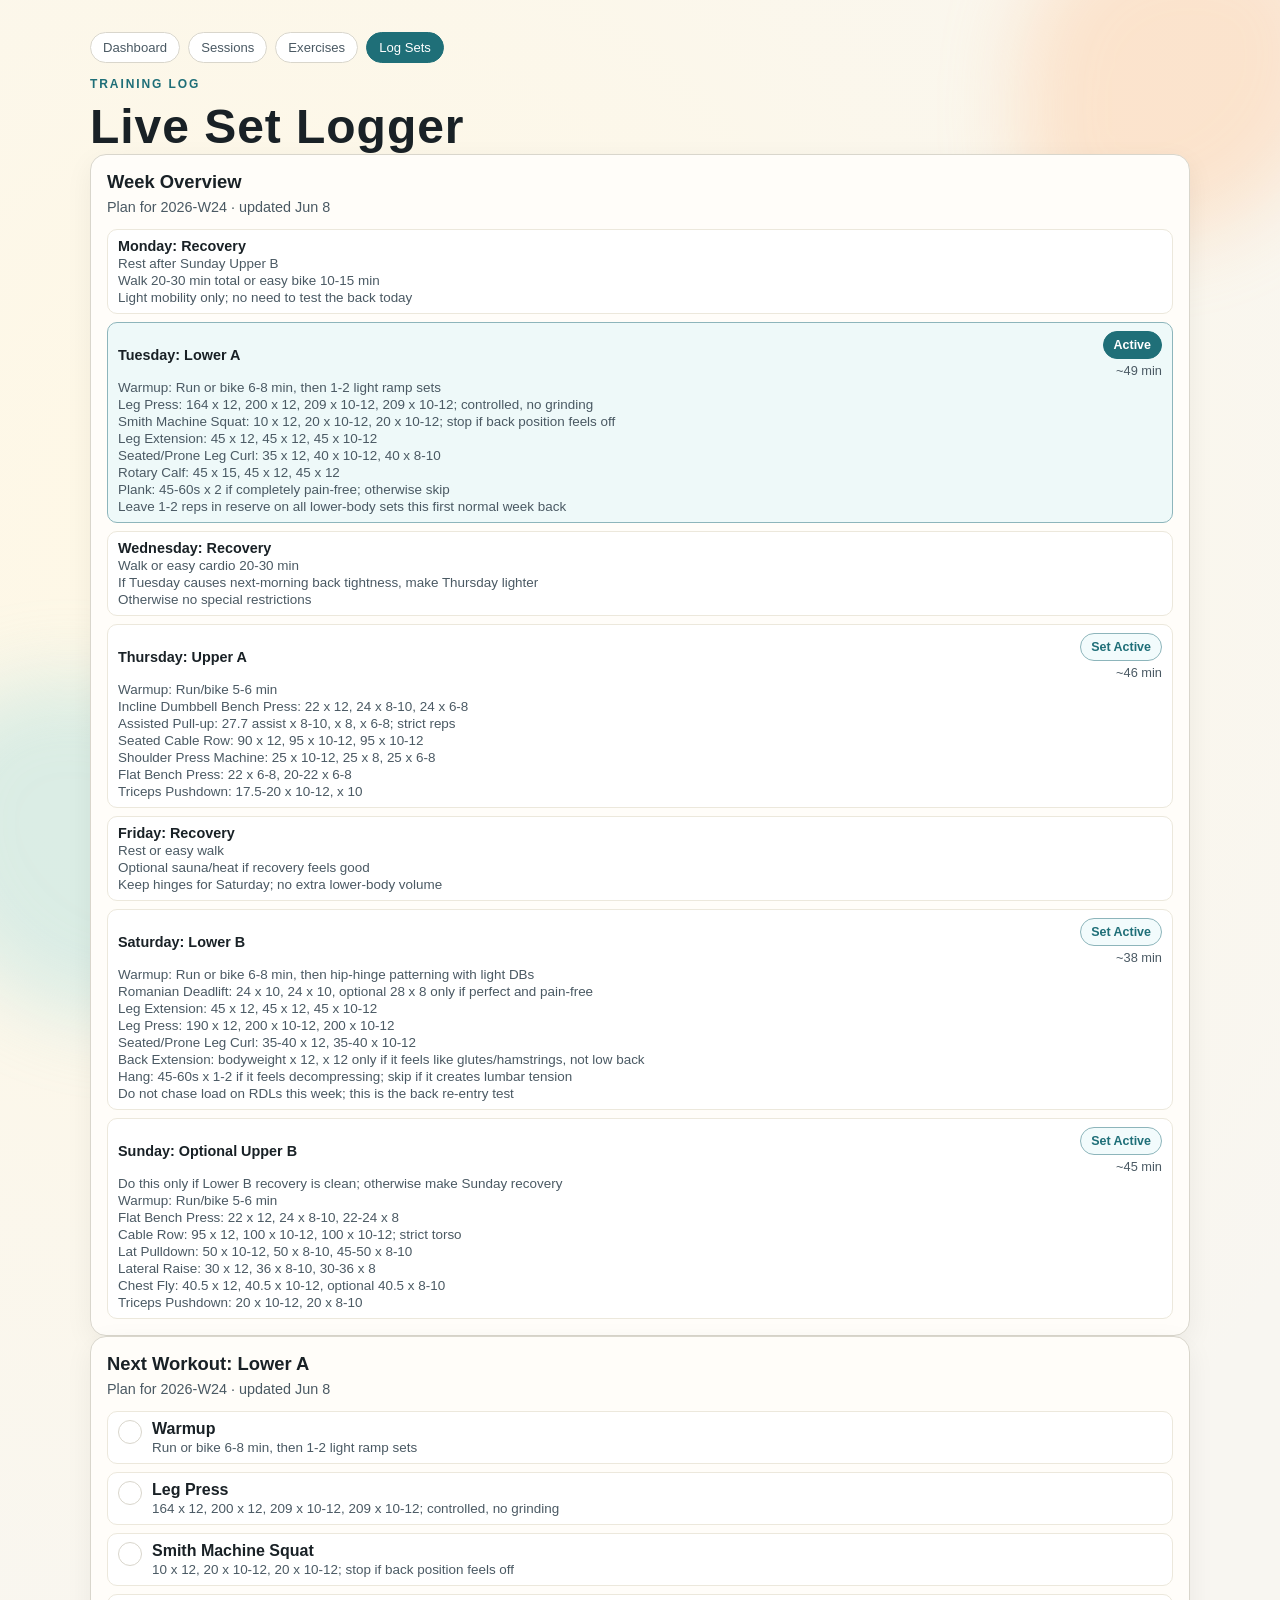
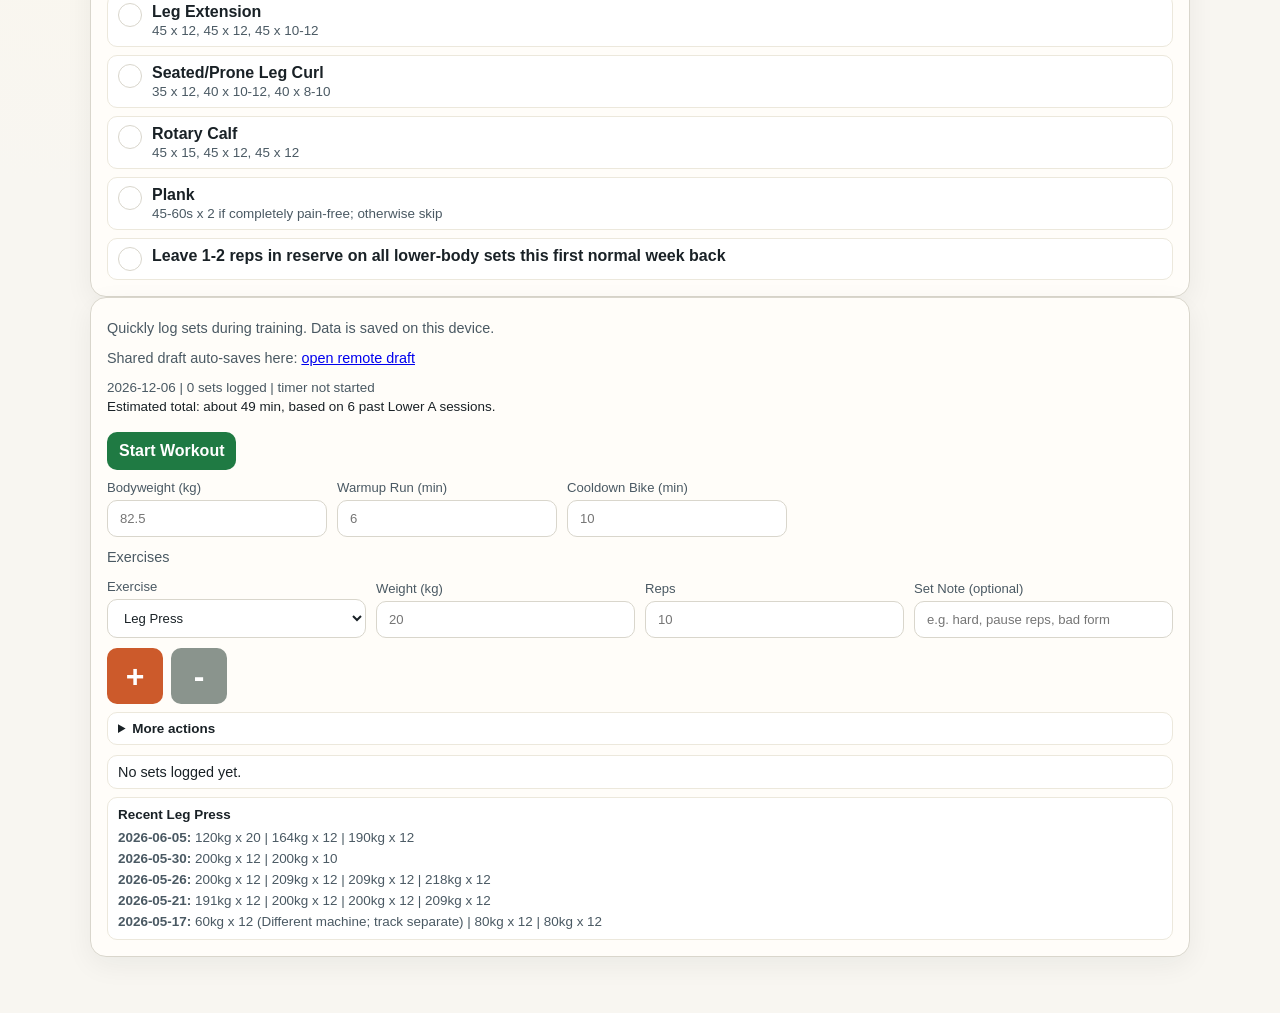
==== commit 43445c9c: "Make log sets the default page" ====
--- a/index.html
+++ b/index.html
@@ -3,7 +3,7 @@
   <head>
     <meta charset="UTF-8" />
     <meta name="viewport" content="width=device-width, initial-scale=1.0" />
-    <title>Workout Dashboard</title>
+    <title>Workout Logger</title>
     <link rel="icon" href="./favicon.svg" type="image/svg+xml" />
     <link rel="stylesheet" href="styles.css?v=20260505a" />
   </head>
@@ -13,66 +13,100 @@
 
     <main class="container">
       <nav class="top-nav">
-        <a class="top-nav-link is-active" href="./index.html">Dashboard</a>
+        <a class="top-nav-link" href="./dashboard.html">Dashboard</a>
         <a class="top-nav-link" href="./sessions.html">Sessions</a>
         <a class="top-nav-link" href="./exercises.html">Exercises</a>
-        <a class="top-nav-link" href="./logger.html">Log Sets</a>
+        <a class="top-nav-link is-active" href="./index.html">Log Sets</a>
       </nav>
+
       <header class="hero">
         <p class="eyebrow">Training Log</p>
-        <h1>Workout Dashboard</h1>
+        <h1>Live Set Logger</h1>
       </header>
 
-      <section class="kpi-grid" aria-label="Key metrics">
-        <article class="kpi-card">
-          <p class="kpi-label">Workouts</p>
-          <p id="kpi-workouts" class="kpi-value">-</p>
-        </article>
-        <article class="kpi-card">
-          <p class="kpi-label">Total Sets</p>
-          <p id="kpi-sets" class="kpi-value">-</p>
-        </article>
-        <article class="kpi-card">
-          <p class="kpi-label">Total Reps</p>
-          <p id="kpi-reps" class="kpi-value">-</p>
-        </article>
+      <section class="panel">
+        <h2>Week Overview</h2>
+        <p id="week-plan-meta" class="panel-note">Plan version</p>
+        <div id="week-overview" class="week-overview"></div>
       </section>
 
       <section class="panel">
-        <h2>Workouts by Calendar Day</h2>
-        <p class="panel-note">Calendar heatmap by workout type. Tap/click a day to see that day's workout.</p>
-        <div id="activity-summary" class="activity-summary" aria-label="Training summary"></div>
-        <canvas id="calendar-chart" height="220"></canvas>
-        <div id="calendar-legend" class="calendar-legend" aria-label="Workout type legend"></div>
-        <div id="calendar-day-detail" class="calendar-day-detail"></div>
+        <h2 id="next-workout-title">Next Workout: Upper A</h2>
+        <p id="next-plan-meta" class="panel-note">Plan version</p>
+        <div id="next-plan" class="next-plan"></div>
       </section>
 
-      <section class="panel-grid">
-        <article class="panel">
-          <h2>Sets Per Workout</h2>
-          <p class="panel-note">Volume distribution by session date.</p>
-          <canvas id="sets-chart" height="220"></canvas>
-        </article>
+      <section class="panel">
+        <p class="panel-note">Quickly log sets during training. Data is saved on this device.</p>
+        <p class="panel-note">Shared draft auto-saves here: <a id="live-shared-link" href="https://api.restful-api.dev/objects/ff8081819d82fab6019da7edcb1f2a55" target="_blank" rel="noreferrer">open remote draft</a></p>
+        <div id="live-status" class="live-status"></div>
+        <div id="live-estimate" class="live-estimate"></div>
+        <div id="live-feedback" class="live-feedback"></div>
+        <div class="live-actions live-actions-top">
+          <button id="live-toggle-workout" class="live-btn live-btn-start" type="button">Start Workout</button>
+        </div>
+        <div class="live-session-grid">
+          <label class="live-field" for="live-bodyweight">
+            <span>Bodyweight (kg)</span>
+            <input id="live-bodyweight" type="number" min="0" step="any" inputmode="decimal" placeholder="82.5" />
+          </label>
+          <label class="live-field" for="live-warmup-run">
+            <span>Warmup Run (min)</span>
+            <input id="live-warmup-run" type="number" min="0" step="1" inputmode="numeric" placeholder="6" />
+          </label>
+          <label class="live-field" for="live-cooldown-bike">
+            <span>Cooldown Bike (min)</span>
+            <input id="live-cooldown-bike" type="number" min="0" step="1" inputmode="numeric" placeholder="10" />
+          </label>
+        </div>
+        <p class="panel-note">Exercises</p>
+        <div class="live-grid">
+          <label class="live-field" for="live-exercise">
+            <span>Exercise</span>
+            <select id="live-exercise"></select>
+          </label>
+          <label id="live-custom-wrap" class="live-field" for="live-custom-exercise" hidden>
+            <span>Custom Exercise Name</span>
+            <input id="live-custom-exercise" type="text" placeholder="e.g. Dumbbell Row" />
+          </label>
+          <label id="live-weight-wrap" class="live-field" for="live-weight">
+            <span>Weight (kg)</span>
+            <input id="live-weight" type="number" min="0" step="1" inputmode="decimal" placeholder="20" />
+          </label>
+          <label id="live-reps-wrap" class="live-field" for="live-reps">
+            <span>Reps</span>
+            <input id="live-reps" type="number" min="0" step="1" inputmode="numeric" placeholder="10" />
+          </label>
+          <label id="live-duration-wrap" class="live-field" for="live-duration-sec" hidden>
+            <span>Seconds</span>
+            <input id="live-duration-sec" type="number" min="1" step="1" inputmode="numeric" placeholder="30" />
+          </label>
+          <label class="live-field" for="live-set-note">
+            <span>Set Note (optional)</span>
+            <input id="live-set-note" type="text" placeholder="e.g. hard, pause reps, bad form" />
+          </label>
+          <div class="live-actions">
+            <button id="live-add" class="live-btn live-btn-plus" type="button" aria-label="Add Set" title="Add Set">+</button>
+            <button id="live-remove-last" class="live-btn live-btn-minus" type="button" aria-label="Remove Last Set" title="Remove Last Set">-</button>
+          </div>
+        </div>
 
-        <article class="panel">
-          <h2>Bodyweight Trend</h2>
-          <p class="panel-note">Logged bodyweight over workout dates (kg).</p>
-          <canvas id="bodyweight-chart" height="220"></canvas>
-        </article>
+        <details class="live-advanced">
+          <summary>More actions</summary>
+          <div class="live-advanced-actions">
+            <button id="live-export-yaml" class="live-btn live-btn-accent" type="button">Export YAML for Today</button>
+            <button id="live-copy-yaml" class="live-btn live-btn-dark" type="button">Copy YAML</button>
+            <button id="live-clear" class="live-btn live-btn-muted" type="button">Clear Session</button>
+          </div>
+          <label class="live-field" for="live-yaml-output">
+            <span>YAML Output</span>
+            <textarea id="live-yaml-output" class="live-yaml-output" readonly placeholder="Your generated YAML will appear here..."></textarea>
+          </label>
+        </details>
 
-        <article class="panel">
-          <h2>Workout Duration</h2>
-          <p class="panel-note">Logged session duration over workout dates (min).</p>
-          <canvas id="duration-chart" height="220"></canvas>
-        </article>
-
-        <article class="panel panel-wide">
-          <h2>Exercise Progression</h2>
-          <p class="panel-note">One chart per exercise (top set weight by date).</p>
-          <div id="exercise-charts" class="exercise-charts"></div>
-        </article>
+        <div id="live-list" class="live-list"></div>
+        <div id="live-ex-history" class="live-ex-history"></div>
       </section>
-
     </main>
 
     <script src="app.js?v=20260521a"></script>
--- a/styles.css
+++ b/styles.css
@@ -102,6 +102,7 @@
 
 .kpi-card,
 .panel {
+  position: relative;
   background: color-mix(in oklab, var(--card) 90%, white 10%);
   border: 1px solid var(--line);
   border-radius: 16px;
@@ -172,6 +173,25 @@
   border-radius: 12px;
   background: linear-gradient(180deg, #ffffff 0%, #fbfaf7 100%);
   border: 1px solid #ece8dc;
+}
+
+.chart-tooltip {
+  position: absolute;
+  z-index: 4;
+  pointer-events: none;
+  transform: translate(-50%, calc(-100% - 10px));
+  padding: 5px 8px;
+  border-radius: 7px;
+  background: rgba(35, 42, 48, 0.94);
+  color: #fff;
+  border: 1px solid rgba(255, 255, 255, 0.9);
+  box-shadow: 0 8px 20px rgba(25, 33, 38, 0.18);
+  font-size: 0.78rem;
+  white-space: nowrap;
+}
+
+.chart-tooltip[hidden] {
+  display: none;
 }
 
 .session-list {
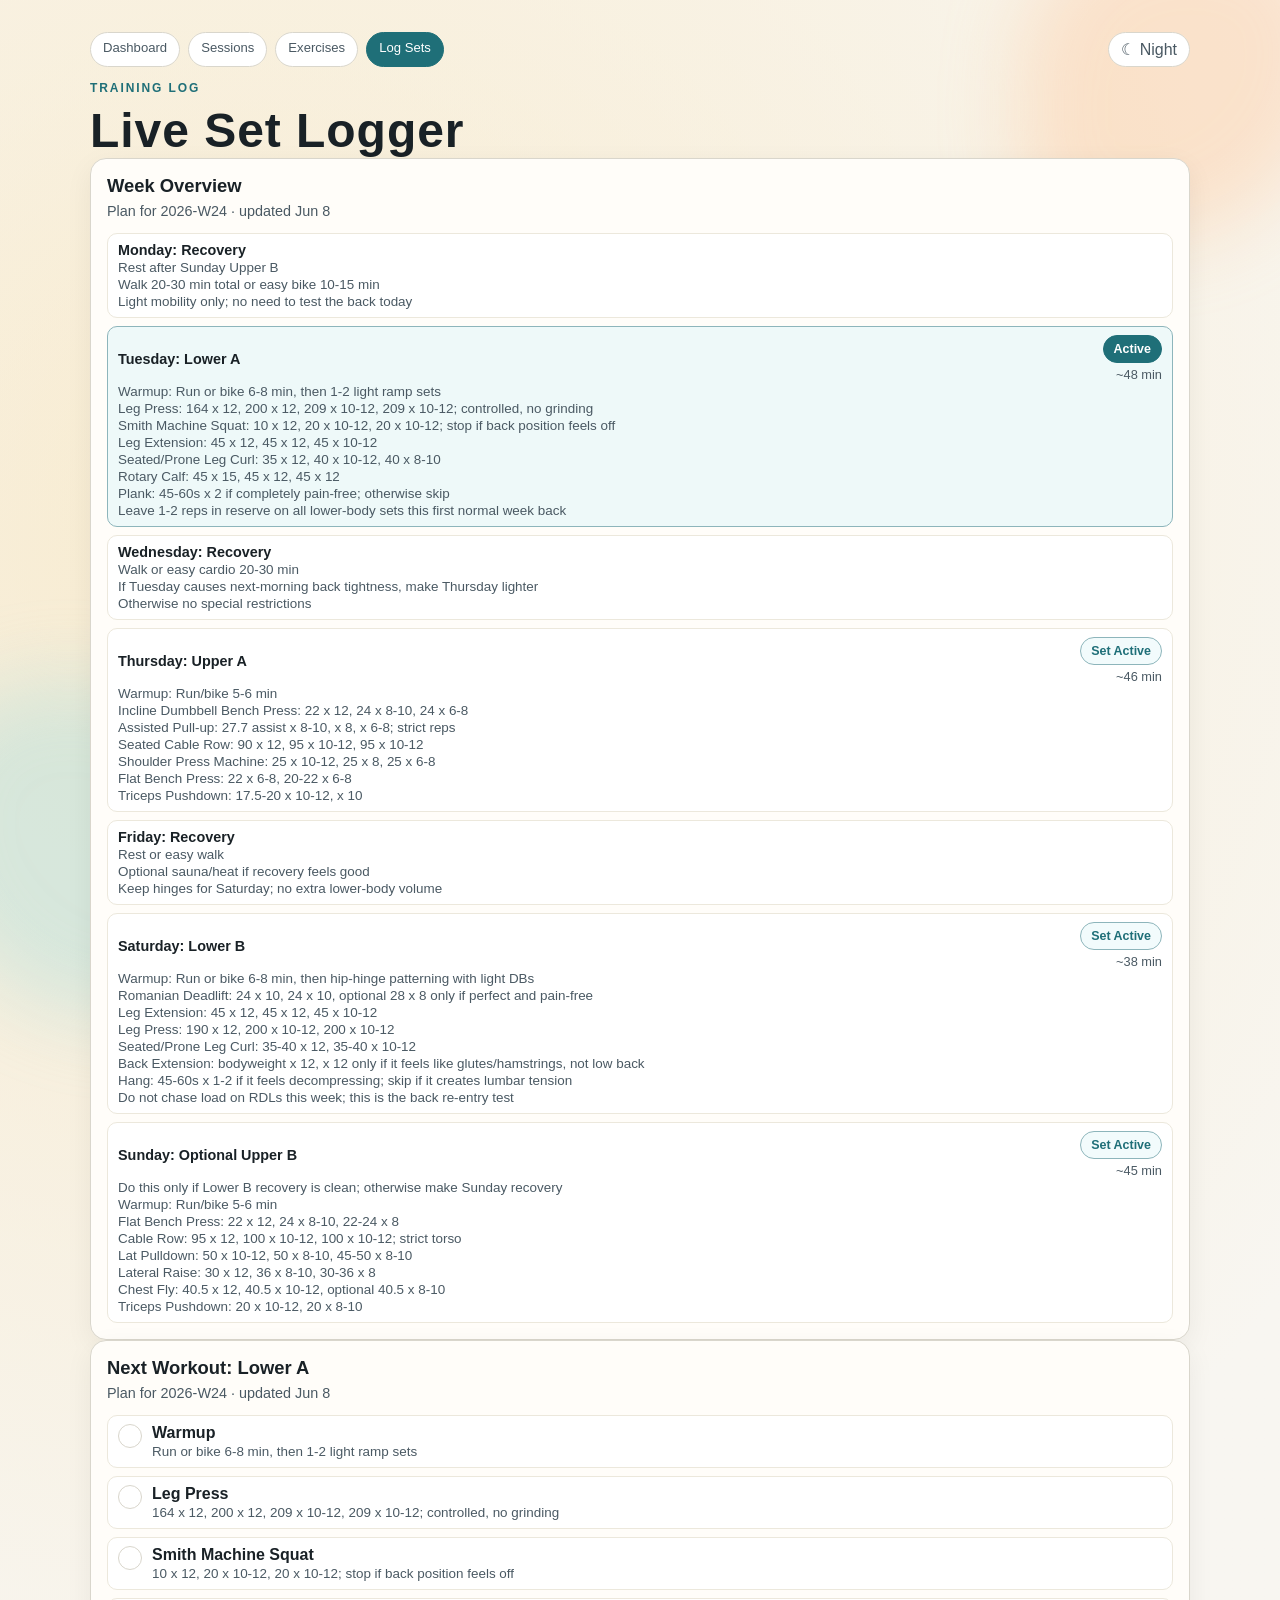
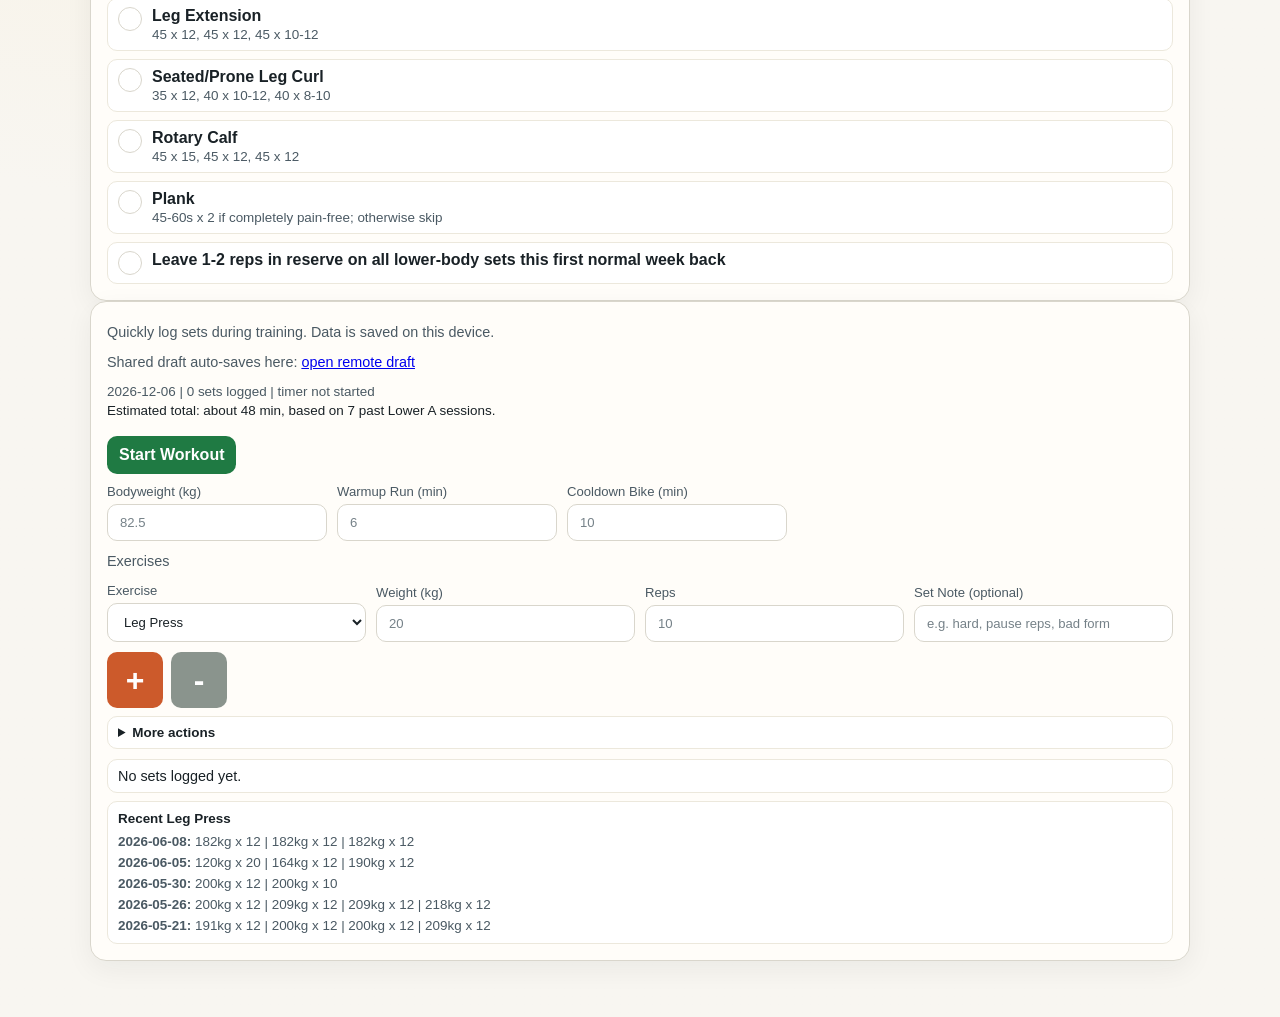
==== commit 85cc6001: "Add night mode switch" ====
--- a/index.html
+++ b/index.html
@@ -5,7 +5,7 @@
     <meta name="viewport" content="width=device-width, initial-scale=1.0" />
     <title>Workout Logger</title>
     <link rel="icon" href="./favicon.svg" type="image/svg+xml" />
-    <link rel="stylesheet" href="styles.css?v=20260505a" />
+    <link rel="stylesheet" href="styles.css?v=20260608b" />
   </head>
   <body>
     <div class="bg-shape bg-shape-a"></div>
@@ -109,6 +109,6 @@
       </section>
     </main>
 
-    <script src="app.js?v=20260521a"></script>
+    <script src="app.js?v=20260608b"></script>
   </body>
 </html>
--- a/styles.css
+++ b/styles.css
@@ -7,6 +7,29 @@
   --accent: #cc5a2b;
   --accent-2: #1f6f78;
   --accent-3: #e7b10a;
+  --surface: #fff;
+  --surface-soft: #fbfaf7;
+  --panel-shadow: rgba(25, 33, 38, 0.06);
+  --chart-grid: #e9e5da;
+  --chart-axis: #b9b4a6;
+  color-scheme: light;
+}
+
+body[data-theme="night"] {
+  --bg: #101820;
+  --ink: #f1f5f7;
+  --ink-soft: #b7c4cb;
+  --card: #17232c;
+  --line: #31424d;
+  --accent: #ff8a5b;
+  --accent-2: #62c7d3;
+  --accent-3: #f0c94c;
+  --surface: #1d2a34;
+  --surface-soft: #15202a;
+  --panel-shadow: rgba(0, 0, 0, 0.34);
+  --chart-grid: #2c3a44;
+  --chart-axis: #6f808a;
+  color-scheme: dark;
 }
 
 * {
@@ -16,8 +39,8 @@
 body {
   margin: 0;
   color: var(--ink);
-  background: radial-gradient(circle at 20% 20%, #fff8e5 0%, var(--bg) 55%),
-    linear-gradient(180deg, #fdfbf6 0%, #f5f2ea 100%);
+  background: radial-gradient(circle at 20% 20%, color-mix(in oklab, var(--accent-3) 22%, transparent) 0%, var(--bg) 55%),
+    linear-gradient(180deg, color-mix(in oklab, var(--surface) 72%, var(--bg) 28%) 0%, var(--bg) 100%);
   font-family: "Avenir Next", "Trebuchet MS", "Gill Sans", sans-serif;
 }
 
@@ -53,6 +76,7 @@
 
 .top-nav {
   display: flex;
+  flex-wrap: wrap;
   gap: 8px;
   margin-bottom: 14px;
 }
@@ -64,7 +88,13 @@
   padding: 7px 12px;
   font-size: 0.82rem;
   color: var(--ink-soft);
-  background: #fff;
+  background: var(--surface);
+}
+
+.theme-toggle {
+  cursor: pointer;
+  font: inherit;
+  margin-left: auto;
 }
 
 .top-nav-link.is-active {
@@ -107,7 +137,7 @@
   border: 1px solid var(--line);
   border-radius: 16px;
   padding: 16px;
-  box-shadow: 0 8px 28px rgba(25, 33, 38, 0.06);
+  box-shadow: 0 8px 28px var(--panel-shadow);
 }
 
 .kpi-label {
@@ -161,18 +191,30 @@
 select {
   min-width: 220px;
   border: 1px solid var(--line);
-  background: #fff;
+  background: var(--surface);
   padding: 8px 10px;
   border-radius: 10px;
   color: var(--ink);
   font: inherit;
+}
+
+input,
+textarea {
+  border-color: var(--line);
+  background: var(--surface);
+  color: var(--ink);
+}
+
+input::placeholder,
+textarea::placeholder {
+  color: color-mix(in oklab, var(--ink-soft) 76%, transparent);
 }
 
 canvas {
   width: 100%;
   border-radius: 12px;
-  background: linear-gradient(180deg, #ffffff 0%, #fbfaf7 100%);
-  border: 1px solid #ece8dc;
+  background: linear-gradient(180deg, var(--surface) 0%, var(--surface-soft) 100%);
+  border: 1px solid var(--line);
 }
 
 .chart-tooltip {
@@ -889,13 +931,54 @@
   min-height: 180px;
   border: 1px solid var(--line);
   border-radius: 10px;
-  background: #fff;
+  background: var(--surface);
   color: var(--ink);
   font: 12px/1.4 "Menlo", "Consolas", monospace;
   padding: 10px 12px;
   resize: vertical;
 }
 
+body[data-theme="night"] .bg-shape {
+  opacity: 0.18;
+}
+
+body[data-theme="night"] .session-item,
+body[data-theme="night"] .calendar-day-detail,
+body[data-theme="night"] .activity-stat,
+body[data-theme="night"] .exercise-card,
+body[data-theme="night"] .next-plan-item,
+body[data-theme="night"] .exercise-history,
+body[data-theme="night"] .live-advanced,
+body[data-theme="night"] .live-item,
+body[data-theme="night"] .live-ex-history {
+  background: var(--surface);
+  border-color: var(--line);
+}
+
+body[data-theme="night"] .activity-stat,
+body[data-theme="night"] .exercise-card {
+  background: linear-gradient(180deg, var(--surface) 0%, var(--surface-soft) 100%);
+}
+
+body[data-theme="night"] .session-workout,
+body[data-theme="night"] .activity-block,
+body[data-theme="night"] .next-plan-item + .next-plan-item {
+  border-color: var(--line);
+}
+
+body[data-theme="night"] .exercise-visual-placeholder,
+body[data-theme="night"] .exercise-history-chip,
+body[data-theme="night"] .next-plan-meta,
+body[data-theme="night"] .week-day {
+  color: var(--ink);
+  background: color-mix(in oklab, var(--surface) 84%, white 16%);
+  border-color: var(--line);
+}
+
+body[data-theme="night"] .live-btn-dark {
+  background: #0f151b;
+}
+
 @media (max-width: 900px) {
   .kpi-grid {
     grid-template-columns: repeat(2, minmax(0, 1fr));
